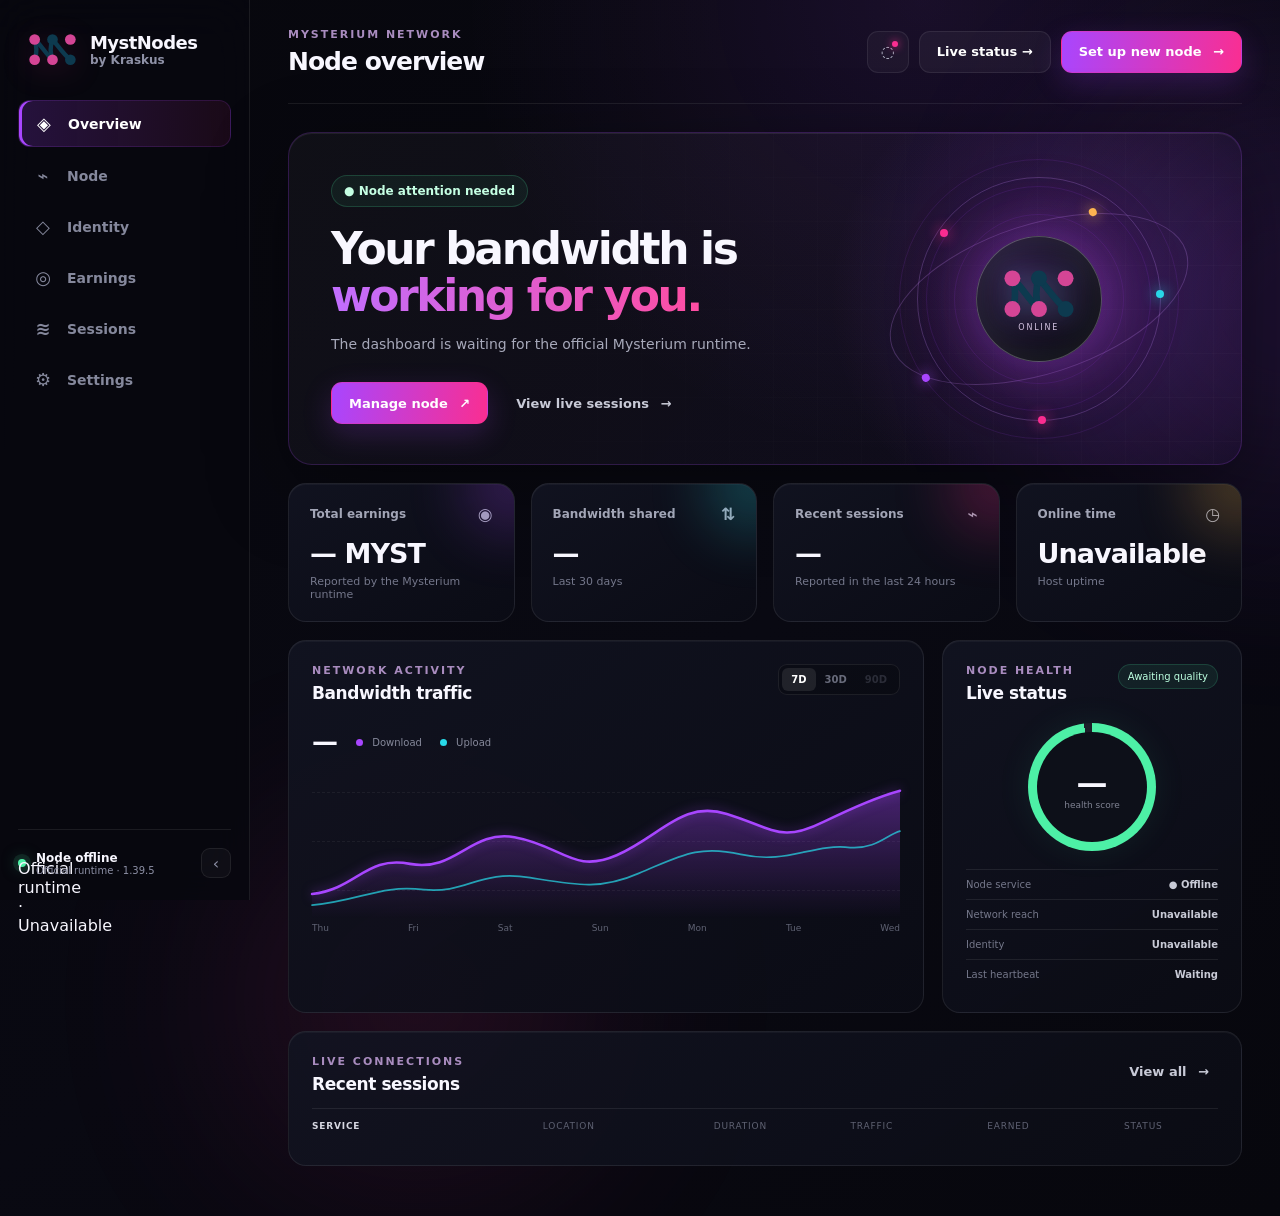
==== mysterium-node/portal/index.html @ 574ee7ec "MystNodes 2.6.6: update index.html" ====
<!doctype html>
<html lang="en">
<head>
  <meta charset="utf-8">
  <meta name="viewport" content="width=device-width, initial-scale=1">
  <meta name="theme-color" content="#090912">
  <title>MystNodes by Kraskus</title>
  <meta name="description" content="A premium Mysterium node control center for 5tratumOS.">
  <link rel="stylesheet" href="styles.css">
</head>
<body>
  <div class="ambient ambient-a"></div>
  <div class="ambient ambient-b"></div>
  <div class="app-shell">
    <aside class="sidebar" aria-label="Application navigation">
      <div class="brand">
        <div class="brand-mark"><img src="mystnodes-mark.svg" alt="MystNodes"></div>
        <div><strong>MystNodes</strong><span>by Kraskus</span></div>
      </div>

      <nav class="nav-list" role="tablist" aria-label="Node sections">
        <button class="nav-item active" role="tab" aria-selected="true" data-tab="overview"><span class="nav-icon">◈</span><span>Overview</span></button>
        <button class="nav-item" role="tab" aria-selected="false" data-tab="node"><span class="nav-icon">⌁</span><span>Node</span></button>
        <button class="nav-item" role="tab" aria-selected="false" data-tab="identity"><span class="nav-icon">◇</span><span>Identity</span></button>
        <button class="nav-item" role="tab" aria-selected="false" data-tab="earnings"><span class="nav-icon">◎</span><span>Earnings</span></button>
        <button class="nav-item" role="tab" aria-selected="false" data-tab="sessions"><span class="nav-icon">≋</span><span>Sessions</span></button>
        <button class="nav-item" role="tab" aria-selected="false" data-tab="settings"><span class="nav-icon">⚙</span><span>Settings</span></button>
      </nav>

      <div class="sidebar-foot">
        <div class="node-mini">
          <span class="pulse-dot"></span>
          <div><strong>Node online</strong><span>Official runtime · 1.39.5</span></div>
        </div>
        <button class="collapse-button" aria-label="Collapse navigation">‹</button>
      </div>
    </aside>

    <main class="main">
      <header class="topbar">
        <div>
          <p class="eyebrow">MYSTERIUM NETWORK</p>
          <h1 id="pageTitle">Node overview</h1>
        </div>
        <div class="top-actions">
          <button class="icon-button" aria-label="Notifications"><span class="notification-dot"></span>◌</button>
          <button class="button ghost" data-action="view-logs">View logs <span>→</span></button>
          <button class="button primary" data-action="new-user">Set up new node <span>→</span></button>
        </div>
      </header>

      <section class="tab-panel active" id="overview" role="tabpanel">
        <article class="hero-card">
          <div class="hero-copy">
            <div class="status-pill"><span class="pulse-dot"></span> Everything looks good</div>
            <h2>Your bandwidth is<br><span>working for you.</span></h2>
            <p>The node is connected, available, and sharing your residential connection through the Mysterium Network.</p>
            <div class="hero-actions">
              <button class="button primary" data-action="existing-user">Manage node <span>↗</span></button>
              <button class="text-button" data-tab-jump="sessions">View live sessions <span>→</span></button>
            </div>
          </div>
          <div class="network-orb" aria-label="Animated visualization of an active network node">
            <div class="orbit orbit-one"><i></i><i></i><i></i></div>
            <div class="orbit orbit-two"><i></i><i></i></div>
            <div class="orb-core"><img src="mystnodes-mark.svg" alt="Mysterium Network"><small>ONLINE</small></div>
            <div class="signal signal-a"></div><div class="signal signal-b"></div><div class="signal signal-c"></div>
          </div>
        </article>

        <div class="metric-grid">
          <article class="metric-card accent-purple">
            <div class="metric-head"><span>Total earnings</span><span class="metric-icon">◉</span></div>
            <strong>24.82 <small>MYST</small></strong>
            <p><span class="positive">+12.4%</span> from last 30 days</p>
          </article>
          <article class="metric-card accent-cyan">
            <div class="metric-head"><span>Bandwidth shared</span><span class="metric-icon">⇅</span></div>
            <strong>186.4 <small>GB</small></strong>
            <p>38.7 GB this month</p>
          </article>
          <article class="metric-card accent-pink">
            <div class="metric-head"><span>Active sessions</span><span class="metric-icon">⌁</span></div>
            <strong>3</strong>
            <p>Across 2 service types</p>
          </article>
          <article class="metric-card accent-gold">
            <div class="metric-head"><span>Uptime</span><span class="metric-icon">◷</span></div>
            <strong>99.8<small>%</small></strong>
            <p>14 days, 7 hours</p>
          </article>
        </div>

        <div class="content-grid">
          <article class="panel traffic-panel">
            <div class="panel-head">
              <div><p class="eyebrow">NETWORK ACTIVITY</p><h3>Bandwidth traffic</h3></div>
              <div class="range-switch" aria-label="Chart range"><button class="active">7D</button><button>30D</button><button>90D</button></div>
            </div>
            <div class="chart-summary"><strong>38.7 GB</strong><span><i></i> Download</span><span><i class="upload"></i> Upload</span></div>
            <div class="chart" aria-label="Seven day bandwidth chart">
              <div class="grid-line g1"></div><div class="grid-line g2"></div><div class="grid-line g3"></div>
              <svg viewBox="0 0 720 180" preserveAspectRatio="none" role="img" aria-label="Bandwidth rose over the last seven days">
                <defs><linearGradient id="fillA" x1="0" y1="0" x2="0" y2="1"><stop offset="0" stop-color="#a846ff" stop-opacity=".38"/><stop offset="1" stop-color="#a846ff" stop-opacity="0"/></linearGradient></defs>
                <path class="area" d="M0,151 C55,145 66,106 120,116 C176,126 194,76 248,85 C307,95 320,128 373,106 C428,83 453,42 508,58 C566,75 574,92 627,67 C670,47 693,38 720,31 L720,180 L0,180 Z"/>
                <path class="line purple" d="M0,151 C55,145 66,106 120,116 C176,126 194,76 248,85 C307,95 320,128 373,106 C428,83 453,42 508,58 C566,75 574,92 627,67 C670,47 693,38 720,31"/>
                <path class="line cyan" d="M0,164 C62,158 83,140 137,146 C190,151 205,122 267,132 C321,140 352,147 400,127 C449,108 472,93 525,105 C582,117 613,92 659,97 C691,99 704,82 720,78"/>
              </svg>
              <div class="chart-labels"><span>Thu</span><span>Fri</span><span>Sat</span><span>Sun</span><span>Mon</span><span>Tue</span><span>Wed</span></div>
            </div>
          </article>

          <article class="panel node-health">
            <div class="panel-head"><div><p class="eyebrow">NODE HEALTH</p><h3>Live status</h3></div><span class="health-score">Excellent</span></div>
            <div class="health-ring"><div><strong>98</strong><span>health score</span></div></div>
            <div class="health-list">
              <div><span>Node service</span><strong><i class="ok"></i> Running</strong></div>
              <div><span>Network reach</span><strong><i class="ok"></i> Public</strong></div>
              <div><span>Identity</span><strong><i class="ok"></i> Secured</strong></div>
              <div><span>Last heartbeat</span><strong>12 sec ago</strong></div>
            </div>
          </article>
        </div>

        <article class="panel sessions-preview">
          <div class="panel-head"><div><p class="eyebrow">LIVE CONNECTIONS</p><h3>Recent sessions</h3></div><button class="text-button" data-tab-jump="sessions">View all <span>→</span></button></div>
          <div class="session-row header"><span>Service</span><span>Location</span><span>Duration</span><span>Traffic</span><span>Earned</span><span>Status</span></div>
          <div class="session-row"><span><i class="service-icon purple-bg">R</i> Residential</span><span>Amsterdam, NL</span><span>42 min</span><span>1.84 GB</span><span>0.18 MYST</span><span class="live"><i></i> Live</span></div>
          <div class="session-row"><span><i class="service-icon cyan-bg">D</i> Data transfer</span><span>Frankfurt, DE</span><span>18 min</span><span>642 MB</span><span>0.07 MYST</span><span class="live"><i></i> Live</span></div>
          <div class="session-row"><span><i class="service-icon pink-bg">R</i> Residential</span><span>London, UK</span><span>11 min</span><span>318 MB</span><span>0.03 MYST</span><span class="live"><i></i> Live</span></div>
        </article>
      </section>

      <section class="tab-panel detail-page" id="node" role="tabpanel">
        <div class="detail-hero"><div><div class="status-pill"><span class="pulse-dot"></span> Node service running</div><h2>Official node console</h2><p>Your local Mysterium controls remain inside 5tratumOS.</p></div><button class="button primary" data-action="existing-user">Launch console <span>↗</span></button></div>
        <div class="detail-grid thirds"><article class="panel"><p class="eyebrow">RUNTIME</p><h3>mysteriumnetwork/myst</h3><div class="big-stat">1.39.5</div><p class="muted-copy">Official pinned container image</p></article><article class="panel"><p class="eyebrow">AVAILABILITY</p><h3>Accepting sessions</h3><div class="big-stat green-text">Online</div><p class="muted-copy">Last heartbeat 12 seconds ago</p></article><article class="panel"><p class="eyebrow">NETWORK</p><h3>Public reachability</h3><div class="big-stat">Ready</div><p class="muted-copy">NAT traversal is functioning</p></article></div>
        <article class="panel info-panel"><div class="panel-head"><div><p class="eyebrow">SERVICE STATUS</p><h3>Node components</h3></div><span class="health-score">All systems normal</span></div><div class="status-table"><div><span><i class="ok"></i>Node daemon</span><strong>Running</strong><small>14d 7h uptime</small></div><div><span><i class="ok"></i>Discovery</span><strong>Connected</strong><small>8 peers</small></div><div><span><i class="ok"></i>Session service</span><strong>Available</strong><small>3 active</small></div><div><span><i class="ok"></i>Payments</span><strong>Synced</strong><small>Current block</small></div></div></article>
      </section>
      <section class="tab-panel detail-page" id="identity" role="tabpanel">
        <div class="detail-hero identity-hero"><div><p class="eyebrow">PERSISTENT NODE IDENTITY</p><h2>Your node, securely recognized.</h2><p>This identity stays intact across updates and container recreation.</p></div><div class="identity-seal">◇<span>VERIFIED</span></div></div>
        <div class="detail-grid two"><article class="panel identity-main"><div class="panel-head"><div><p class="eyebrow">NODE ID</p><h3>Identity address</h3></div><span class="health-score">Secured</span></div><div class="identity-address" data-full-identity="0x71A4C2B8E13F0947D6A19D32F84270A6B93CD17B"><span class="identity-value">0x71A4…CD17B</span><button aria-label="Copy complete node identity">Copy full ID</button></div><div class="identity-meta identity-meta-four"><span>Created<strong>August 8, 2026</strong></span><span>Storage<strong>Persistent volume</strong></span><span>Last verified<strong>12 seconds ago</strong></span><span>Backup state<strong class="green-text">Healthy</strong></span></div></article><article class="panel"><p class="eyebrow">ACCOUNT LINK</p><h3>MystNodes account</h3><div class="account-state"><i class="ok"></i><strong>Account connected</strong><span>Node claim is active</span></div><button class="button ghost wide" data-action="dashboard">Open MystNodes dashboard <span>↗</span></button></article></div>
        <article class="panel callout"><span class="callout-icon">✓</span><div><strong>Identity protection is active</strong><p>Your identity files are stored outside the container so updates will not reset your node.</p></div></article>
      </section>
      <section class="tab-panel detail-page" id="earnings" role="tabpanel">
        <div class="detail-hero earnings-hero"><div><p class="eyebrow">LIFETIME EARNINGS</p><h2>24.82 <small>MYST</small></h2><p>Balances and withdrawals are managed through your linked MystNodes account.</p></div><button class="button ghost" data-action="dashboard">Open payout dashboard <span>↗</span></button></div>
        <div class="detail-grid thirds"><article class="metric-card accent-purple"><div class="metric-head"><span>Available balance</span><span class="metric-icon">◉</span></div><strong>5.64 <small>MYST</small></strong><p>Eligible for withdrawal</p></article><article class="metric-card accent-gold"><div class="metric-head"><span>Pending settlement</span><span class="metric-icon">◷</span></div><strong>1.07 <small>MYST</small></strong><p>Settlement in progress</p></article><article class="metric-card accent-pink"><div class="metric-head"><span>Lifetime paid out</span><span class="metric-icon">◎</span></div><strong>18.11 <small>MYST</small></strong><p>Last payout August 29</p></article></div>
        <article class="panel earnings-chart"><div class="panel-head earnings-head"><div><p class="eyebrow">EARNINGS HISTORY</p><h3 id="earningsRangeTitle">Last 30 days</h3></div><div class="earnings-controls"><div class="range-switch" aria-label="Earnings chart range"><button data-earnings-range="7d">7D</button><button class="active" data-earnings-range="30d">30D</button><button data-earnings-range="90d">90D</button><button data-earnings-range="all">All</button></div><strong id="earningsChange">+12.4%</strong></div></div><div class="bar-chart" id="earningsBars" aria-label="Earnings trend"><i tabindex="0"></i><i tabindex="0"></i><i tabindex="0"></i><i tabindex="0"></i><i tabindex="0"></i><i tabindex="0"></i><i tabindex="0"></i><i tabindex="0"></i><i tabindex="0"></i><i tabindex="0"></i><i tabindex="0"></i><i tabindex="0"></i></div><div class="chart-labels" id="earningsLabels"><span>Aug 6</span><span>Aug 13</span><span>Aug 20</span><span>Aug 27</span><span>Sep 4</span></div><div class="settlement-line"><span><i class="ok"></i> Payments synchronized</span><span>Last settlement: 18 minutes ago</span></div></article>
      </section>
      <section class="tab-panel detail-page" id="sessions" role="tabpanel">
        <div class="detail-hero"><div><div class="status-pill"><span class="pulse-dot"></span> 3 sessions active</div><h2>Live network sessions</h2><p>Monitor traffic moving through your node in real time.</p></div><div class="session-total-grid"><div class="session-total"><span>Transferred in active sessions</span><strong>2.8 GB</strong></div><div class="session-total"><span>Current throughput</span><strong>34.8 <small>Mbps</small></strong></div></div></div>
        <article class="panel session-detail"><div class="panel-head"><div><p class="eyebrow">CURRENT CONNECTIONS</p><h3>Active now</h3></div><select class="filter-button" id="sessionFilter" aria-label="Filter sessions by service"><option value="all">All services</option><option value="residential">Residential</option><option value="data">Data transfer</option><option value="public">Public VPN</option></select></div><div class="session-row header"><span>Service</span><span>Region</span><span>Duration</span><span>Traffic</span><span>Earned</span><span>Status</span></div><div class="session-record" data-service="residential"><div class="session-row expandable" role="button" tabindex="0" aria-expanded="false"><span><i class="service-icon purple-bg">R</i> Residential</span><span>Amsterdam, NL</span><span>42 min</span><span>1.84 GB</span><span>0.18 MYST</span><span class="live"><i></i> Live ›</span></div><div class="session-expanded"><span>Session ID<strong>7F29…A41C</strong></span><span>Started<strong>11:27 AM</strong></span><span>Download<strong>28.4 Mbps</strong></span><span>Upload<strong>6.4 Mbps</strong></span></div></div><div class="session-record" data-service="data"><div class="session-row expandable" role="button" tabindex="0" aria-expanded="false"><span><i class="service-icon cyan-bg">D</i> Data transfer</span><span>Frankfurt, DE</span><span>18 min</span><span>642 MB</span><span>0.07 MYST</span><span class="live"><i></i> Live ›</span></div><div class="session-expanded"><span>Session ID<strong>C814…09DB</strong></span><span>Started<strong>11:51 AM</strong></span><span>Download<strong>4.7 Mbps</strong></span><span>Upload<strong>1.1 Mbps</strong></span></div></div><div class="session-record" data-service="residential"><div class="session-row expandable" role="button" tabindex="0" aria-expanded="false"><span><i class="service-icon pink-bg">R</i> Residential</span><span>London, UK</span><span>11 min</span><span>318 MB</span><span>0.03 MYST</span><span class="live"><i></i> Live ›</span></div><div class="session-expanded"><span>Session ID<strong>2B66…E7F0</strong></span><span>Started<strong>11:58 AM</strong></span><span>Download<strong>3.4 Mbps</strong></span><span>Upload<strong>0.8 Mbps</strong></span></div></div><div class="session-empty" id="sessionEmpty"><strong>No active sessions</strong><span>No sessions match this service filter.</span></div></article>
        <div class="detail-grid two"><article class="panel"><p class="eyebrow">TOTAL BANDWIDTH</p><h3>All-time traffic</h3><div class="big-stat">186.4 <small>GB</small></div><p class="muted-copy">38.7 GB shared this month</p></article><article class="panel"><p class="eyebrow">SESSION QUALITY</p><h3>Successful connections</h3><div class="big-stat">99.2<small>%</small></div><p class="muted-copy">Across 318 completed sessions</p></article></div>
      </section>
      <section class="tab-panel detail-page" id="settings" role="tabpanel">
        <div class="detail-hero"><div><p class="eyebrow">APP SETTINGS</p><h2>Node preferences</h2><p>Manage the integration without changing the official Mysterium runtime.</p></div><span class="version-badge">Kraskus App 2.6.6</span></div>
        <div class="settings-layout"><article class="panel"><div class="panel-head"><div><p class="eyebrow">RUNTIME</p><h3>Node behavior</h3></div><span class="managed-badge">Store managed</span></div><div class="settings-list"><div class="setting-row"><span>Start with 5tratumOS<small>Resume service after a host restart</small></span><button class="toggle active" aria-label="Start with host enabled" aria-pressed="true"><i></i></button></div><div class="setting-row read-only"><span>Runtime updates<small>Installed only through the 5tratumOS Store</small></span><strong>Version pinned</strong></div></div></article><article class="panel"><p class="eyebrow">SOFTWARE</p><h3>Version information</h3><div class="version-list"><div><span>App version</span><strong>2.6.6</strong></div><div><span>Node runtime</span><strong>1.39.5</strong></div><div><span>Packaged by</span><strong>Kraskus</strong></div><div><span>Powered by</span><strong>Mysterium Network</strong></div></div></article></div>
        <article class="panel service-settings"><div class="panel-head"><div><p class="eyebrow">TRAFFIC SERVICES</p><h3>Accepted network traffic</h3></div><span class="health-score">4 enabled</span></div><p class="section-copy">Choose which supported service types this node accepts. Availability remains controlled by the official Mysterium runtime.</p><div class="service-toggle-grid"><div class="setting-row"><span>B2B data scraping<small>Traffic from approved business clients</small></span><button class="toggle active" aria-label="B2B data scraping enabled" aria-pressed="true"><i></i></button></div><div class="setting-row"><span>B2B VPN and data transfer<small>Business VPN and transfer traffic</small></span><button class="toggle active" aria-label="B2B VPN and data transfer enabled" aria-pressed="true"><i></i></button></div><div class="setting-row"><span>Mysterium VPN<small>Traffic from Mysterium VPN users</small></span><button class="toggle active" aria-label="Mysterium VPN enabled" aria-pressed="true"><i></i></button></div><div class="setting-row"><span>Public traffic<small>Traffic from supported third-party clients</small></span><button class="toggle active" aria-label="Public traffic enabled" aria-pressed="true"><i></i></button></div></div></article>
        <article class="panel account-setting"><div><p class="eyebrow">CONNECTED ACCOUNT</p><h3>Node claim is active</h3><p>This node is linked to your MystNodes account. New-user referral setup is hidden after a successful claim.</p></div><button class="button ghost" data-action="dashboard">Open dashboard <span>↗</span></button></article>
      </section>
    </main>
  </div>

  <div class="modal-backdrop" id="newUserModal" aria-hidden="true">
    <div class="modal" role="dialog" aria-modal="true" aria-labelledby="setupTitle">
      <button class="modal-close" aria-label="Close setup">×</button>
      <div class="modal-mark"><img src="mystnodes-mark.svg" alt="Mysterium Network"></div>
      <p class="eyebrow">NEW NODE SETUP</p>
      <h2 id="setupTitle">Start earning with MystNodes</h2>
      <p>Create your MystNodes account, then return here to finish connecting this node.</p>
      <div class="steps"><span><i>1</i>Create account</span><span><i>2</i>Claim node</span><span><i>3</i>Start sharing</span></div>
      <a class="button primary wide" id="referralContinue" data-referral-hook="preserve-existing-referral-url" href="https://my.mystnodes.com/registration?referral_code=CJSoelVnKkllilXIgv7JqeroUv1jhnZ4KWE4G6E4" target="_blank" rel="noopener noreferrer">Create MystNodes account <span>↗</span></a>
      <button class="text-button modal-existing" data-action="existing-user">I already have an account</button>
      <small class="referral-note">This button uses the Kraskus referral link. Referral attribution and rewards are managed by MystNodes.</small>
    </div>
  </div>

  <div class="modal-backdrop" id="logsModal" aria-hidden="true">
    <div class="modal logs-modal" role="dialog" aria-modal="true" aria-labelledby="logsTitle">
      <button class="modal-close" data-close-logs aria-label="Close logs">×</button>
      <div class="panel-head"><div><p class="eyebrow">RUNTIME LOGS</p><h2 id="logsTitle">Node activity</h2></div><span class="health-score">Live</span></div>
      <div class="log-stream" aria-label="Recent node log messages"><p><time>12:09:27</time><span class="green-text">INFO</span> Session service ready</p><p><time>12:09:18</time><span>INFO</span> Payment channel synchronized</p><p><time>12:08:54</time><span>INFO</span> Discovery connected · 8 peers</p><p><time>12:08:41</time><span>INFO</span> Identity loaded from persistent storage</p></div>
      <button class="button ghost wide" data-close-logs>Close logs</button>
    </div>
  </div>

  <div class="toast" role="status" aria-live="polite"></div>
  <script src="app.js?v=2.6.6"></script>
  <script src="live.js?v=2.6.6"></script>
</body>
</html>
---- mysterium-node/portal/styles.css ----
:root{--bg:#07070d;--panel:#0d0e18;--panel2:#111321;--line:rgba(255,255,255,.08);--text:#f8f7ff;--muted:#8e91a6;--purple:#a846ff;--pink:#fa2e91;--cyan:#28d9e8;--gold:#ffbb4d;--green:#4df0a6;--shadow:0 24px 80px rgba(0,0,0,.38)}
*{box-sizing:border-box}
html{background:var(--bg);color:var(--text);font-family:Inter,"Segoe UI",system-ui,sans-serif}
body{margin:0;min-height:100vh;background:radial-gradient(circle at 72% 0%,rgba(168,70,255,.11),transparent 30%),linear-gradient(145deg,#07070d 0%,#090912 55%,#07070d 100%);overflow-x:hidden}
button{font:inherit}.ambient{position:fixed;border-radius:50%;filter:blur(120px);pointer-events:none;opacity:.15}.ambient-a{width:420px;height:420px;background:var(--purple);right:-220px;top:10%}.ambient-b{width:320px;height:320px;background:var(--pink);left:20%;bottom:-260px}
.app-shell{display:grid;grid-template-columns:250px minmax(0,1fr);min-height:100vh;position:relative;z-index:1}.sidebar{position:sticky;top:0;height:100vh;padding:28px 18px 22px;border-right:1px solid var(--line);background:rgba(8,8,15,.84);backdrop-filter:blur(24px);display:flex;flex-direction:column}.brand{display:flex;align-items:center;gap:13px;padding:0 10px 29px}.brand>div:last-child{display:flex;flex-direction:column}.brand strong{font-size:18px;letter-spacing:-.03em}.brand span{color:var(--muted);font-size:12px;font-weight:600}.brand-mark{width:43px;height:43px;border-radius:13px;background:linear-gradient(145deg,rgba(168,70,255,.22),rgba(250,46,145,.13));border:1px solid rgba(255,255,255,.1);position:relative;box-shadow:inset 0 1px rgba(255,255,255,.08),0 10px 30px rgba(168,70,255,.15)}.mark-node{position:absolute;width:8px;height:8px;border-radius:50%;background:linear-gradient(135deg,var(--cyan),var(--purple));box-shadow:0 0 12px currentColor}.n1{left:9px;top:17px}.n2{left:24px;top:9px}.n3{left:27px;top:27px}.n4{left:12px;top:31px;background:linear-gradient(135deg,var(--pink),var(--purple))}.mark-line{height:1px;background:rgba(255,255,255,.35);position:absolute;transform-origin:left}.l1{width:17px;left:13px;top:19px;transform:rotate(-29deg)}.l2{width:17px;left:14px;top:22px;transform:rotate(38deg)}.l3{width:18px;left:13px;top:33px;transform:rotate(-8deg)}
.nav-list{display:flex;flex-direction:column;gap:6px}.nav-item{border:0;background:none;color:#85889c;display:flex;align-items:center;gap:13px;padding:12px 14px;border-radius:12px;cursor:pointer;font-weight:600;font-size:14px;text-align:left;transition:.22s ease}.nav-item:hover{color:white;background:rgba(255,255,255,.04)}.nav-item.active{color:white;background:linear-gradient(90deg,rgba(168,70,255,.2),rgba(250,46,145,.08));box-shadow:inset 3px 0 var(--purple);border:1px solid rgba(168,70,255,.16)}.nav-icon{width:22px;font-size:18px;text-align:center;color:inherit}.sidebar-foot{margin-top:auto;border-top:1px solid var(--line);padding-top:18px;display:flex;gap:10px;align-items:center}.node-mini{display:flex;align-items:center;gap:10px;min-width:0;flex:1}.node-mini>div{display:flex;flex-direction:column;min-width:0}.node-mini strong{font-size:12px}.node-mini span:last-child{font-size:10px;color:var(--muted);white-space:nowrap;overflow:hidden;text-overflow:ellipsis}.pulse-dot{width:8px;height:8px;background:var(--green);border-radius:50%;display:inline-block;box-shadow:0 0 0 5px rgba(77,240,166,.1),0 0 16px rgba(77,240,166,.5);animation:pulse 2s infinite}.collapse-button{width:30px;height:30px;border:1px solid var(--line);border-radius:9px;color:var(--muted);background:rgba(255,255,255,.03);cursor:pointer}
.main{padding:0 38px 50px;max-width:1680px;width:100%;margin:0 auto}.topbar{height:104px;display:flex;align-items:center;justify-content:space-between;border-bottom:1px solid var(--line);margin-bottom:28px}.eyebrow{font-size:11px;letter-spacing:.18em;font-weight:800;color:#a98cbf;margin:0 0 6px}.topbar h1{font-size:25px;letter-spacing:-.04em;margin:0}.top-actions{display:flex;align-items:center;gap:10px}.button{border-radius:11px;border:1px solid var(--line);height:42px;padding:0 17px;color:white;font-weight:700;font-size:13px;cursor:pointer;transition:.22s ease}.button:hover{transform:translateY(-1px);filter:brightness(1.08)}.button.primary{border-color:rgba(250,46,145,.36);background:linear-gradient(100deg,var(--purple),var(--pink));box-shadow:0 10px 30px rgba(168,70,255,.2)}.button.ghost{background:rgba(255,255,255,.045)}.button span,.text-button span{margin-left:7px}.icon-button{width:42px;height:42px;border-radius:11px;border:1px solid var(--line);color:#b8bacb;background:rgba(255,255,255,.035);cursor:pointer;position:relative}.notification-dot{position:absolute;width:6px;height:6px;border-radius:50%;background:var(--pink);right:10px;top:9px;box-shadow:0 0 9px var(--pink)}
.tab-panel{display:none}.tab-panel.active{display:block;animation:fadeIn .35s ease}.hero-card{min-height:320px;border:1px solid rgba(168,70,255,.2);border-radius:24px;background:radial-gradient(circle at 82% 50%,rgba(168,70,255,.2),transparent 30%),linear-gradient(125deg,rgba(255,255,255,.035),rgba(168,70,255,.04));box-shadow:inset 0 1px rgba(255,255,255,.07),var(--shadow);display:grid;grid-template-columns:1.15fr .85fr;overflow:hidden;position:relative}.hero-card:before{content:"";position:absolute;inset:0;background-image:linear-gradient(rgba(255,255,255,.018) 1px,transparent 1px),linear-gradient(90deg,rgba(255,255,255,.018) 1px,transparent 1px);background-size:44px 44px;mask-image:linear-gradient(90deg,transparent,black)}.hero-copy{padding:42px 0 40px 42px;position:relative;z-index:2}.status-pill{display:inline-flex;align-items:center;gap:10px;border:1px solid rgba(77,240,166,.18);background:rgba(77,240,166,.06);padding:8px 12px;border-radius:999px;font-size:12px;font-weight:700;color:#c5ffe3}.hero-copy h2{font-size:44px;line-height:1.06;letter-spacing:-.055em;margin:19px 0 14px;max-width:650px}.hero-copy h2 span{background:linear-gradient(90deg,#c16eff,#ff4da2);-webkit-background-clip:text;background-clip:text;color:transparent}.hero-copy>p{max-width:580px;color:#a7a9ba;line-height:1.65;font-size:14px;margin:0}.hero-actions{display:flex;align-items:center;gap:19px;margin-top:26px}.text-button{border:0;background:none;color:#c8cad7;cursor:pointer;font-size:13px;font-weight:700;padding:9px}.text-button:hover{color:white}.network-orb{position:relative;min-height:320px;display:grid;place-items:center}.orb-core{width:126px;height:126px;border-radius:50%;display:flex;align-items:center;justify-content:center;flex-direction:column;background:radial-gradient(circle at 35% 30%,#d071ff,#7d22cf 45%,#281047 76%);border:1px solid rgba(255,255,255,.35);box-shadow:inset 0 0 35px rgba(255,255,255,.16),0 0 55px rgba(168,70,255,.46),0 0 100px rgba(250,46,145,.15);z-index:2}.orb-core span{font-size:45px;font-weight:800;line-height:1}.orb-core small{font-size:8px;letter-spacing:.22em;margin-top:8px;color:#f4dcff}.orbit{position:absolute;border:1px solid rgba(204,143,255,.24);border-radius:50%;animation:rotate 18s linear infinite}.orbit-one{width:244px;height:244px}.orbit-two{width:310px;height:150px;transform:rotate(-18deg);animation-duration:24s;animation-direction:reverse}.orbit i{position:absolute;width:8px;height:8px;border-radius:50%;background:var(--pink);box-shadow:0 0 14px var(--pink)}.orbit-one i:nth-child(1){left:22px;top:51px}.orbit-one i:nth-child(2){right:-4px;top:112px;background:var(--cyan);box-shadow:0 0 14px var(--cyan)}.orbit-one i:nth-child(3){left:120px;bottom:-4px}.orbit-two i:first-child{top:4px;right:72px;background:var(--gold);box-shadow:0 0 14px var(--gold)}.orbit-two i:last-child{left:18px;bottom:30px;background:var(--purple);box-shadow:0 0 14px var(--purple)}.signal{position:absolute;border-radius:50%;border:1px solid rgba(168,70,255,.12);animation:signal 3s ease-out infinite}.signal-a{width:170px;height:170px}.signal-b{width:225px;height:225px;animation-delay:1s}.signal-c{width:280px;height:280px;animation-delay:2s}
.metric-grid{display:grid;grid-template-columns:repeat(4,1fr);gap:16px;margin:18px 0}.metric-card,.panel{border:1px solid var(--line);background:linear-gradient(145deg,rgba(18,20,33,.92),rgba(11,12,21,.94));border-radius:18px;box-shadow:inset 0 1px rgba(255,255,255,.04)}.metric-card{padding:20px 21px;position:relative;overflow:hidden}.metric-card:before{content:"";position:absolute;width:95px;height:95px;border-radius:50%;right:-45px;top:-45px;filter:blur(30px);opacity:.25}.accent-purple:before{background:var(--purple)}.accent-cyan:before{background:var(--cyan)}.accent-pink:before{background:var(--pink)}.accent-gold:before{background:var(--gold)}.metric-head{display:flex;justify-content:space-between;align-items:center;color:#a2a5b6;font-size:12px;font-weight:600}.metric-icon{font-size:17px}.metric-card>strong{font-size:27px;display:block;margin-top:14px;letter-spacing:-.035em}.metric-card strong small{font-size:12px;color:#aaaabd;margin-left:4px}.metric-card p{font-size:11px;color:#74778b;margin:6px 0 0}.positive{color:var(--green)}
.content-grid{display:grid;grid-template-columns:minmax(0,1.75fr) minmax(300px,.75fr);gap:18px}.panel{padding:23px}.panel-head{display:flex;align-items:flex-start;justify-content:space-between}.panel h3{font-size:17px;margin:0;letter-spacing:-.025em}.range-switch{padding:3px;border:1px solid var(--line);border-radius:9px;background:rgba(0,0,0,.2)}.range-switch button{border:0;background:none;color:#686b7b;font-size:10px;font-weight:800;padding:6px 9px;border-radius:6px;cursor:pointer}.range-switch button.active{color:white;background:rgba(255,255,255,.09)}.chart-summary{display:flex;align-items:center;gap:18px;margin-top:24px}.chart-summary strong{font-size:26px}.chart-summary span{font-size:10px;color:#86899b}.chart-summary i{display:inline-block;width:7px;height:7px;background:var(--purple);border-radius:50%;margin-right:6px}.chart-summary i.upload{background:var(--cyan)}.chart{height:185px;position:relative;margin-top:7px}.chart svg{width:100%;height:155px;overflow:visible;position:relative;z-index:2}.chart .area{fill:url(#fillA)}.line{fill:none;stroke-width:3;stroke-linecap:round}.line.purple{stroke:var(--purple);filter:drop-shadow(0 0 6px rgba(168,70,255,.5))}.line.cyan{stroke:var(--cyan);stroke-width:2;opacity:.72}.grid-line{position:absolute;left:0;right:0;border-top:1px dashed rgba(255,255,255,.055)}.g1{top:28px}.g2{top:77px}.g3{top:126px}.chart-labels{display:flex;justify-content:space-between;color:#5f6273;font-size:9px}.health-score{font-size:10px;color:#bcffe0;background:rgba(77,240,166,.08);border:1px solid rgba(77,240,166,.16);padding:6px 9px;border-radius:999px}.health-ring{width:128px;height:128px;border-radius:50%;margin:20px auto 18px;background:conic-gradient(var(--green) 0 98%,rgba(255,255,255,.06) 98%);display:grid;place-items:center;box-shadow:0 0 35px rgba(77,240,166,.08)}.health-ring:before{content:"";position:absolute;width:110px;height:110px;border-radius:50%;background:#0d1019}.health-ring div{position:relative;display:flex;flex-direction:column;align-items:center}.health-ring strong{font-size:31px}.health-ring span{font-size:9px;color:#7f8292}.health-list{display:flex;flex-direction:column}.health-list>div{border-top:1px solid var(--line);display:flex;justify-content:space-between;padding:9px 0;font-size:10px;color:#74778a}.health-list strong{color:#c8cad6}.ok{display:inline-block;width:6px;height:6px;border-radius:50%;background:var(--green);margin-right:5px}
.sessions-preview{margin-top:18px}.session-row{display:grid;grid-template-columns:1.35fr 1fr .8fr .8fr .8fr .55fr;align-items:center;min-height:50px;border-top:1px solid var(--line);font-size:11px;color:#9a9dae}.session-row.header{margin-top:14px;min-height:34px;color:#5f6273;font-size:9px;text-transform:uppercase;letter-spacing:.09em}.session-row>span:first-child{color:#d7d8e2;font-weight:600}.service-icon{display:inline-grid;place-items:center;width:25px;height:25px;border-radius:8px;margin-right:8px;font-style:normal;font-size:10px}.purple-bg{background:rgba(168,70,255,.15);color:#c989ff}.cyan-bg{background:rgba(40,217,232,.13);color:#60edf8}.pink-bg{background:rgba(250,46,145,.13);color:#ff70b5}.live{color:var(--green)}.live i{display:inline-block;width:5px;height:5px;background:var(--green);border-radius:50%;margin-right:5px;box-shadow:0 0 7px var(--green)}
.placeholder-panel{min-height:600px;border:1px solid var(--line);border-radius:24px;background:linear-gradient(145deg,rgba(18,20,33,.78),rgba(11,12,21,.8));display:none;place-items:center;align-content:center;text-align:center;padding:40px}.placeholder-panel.active{display:grid}.placeholder-panel .placeholder-icon{width:90px;height:90px;display:grid;place-items:center;border-radius:24px;background:linear-gradient(145deg,rgba(168,70,255,.2),rgba(250,46,145,.09));border:1px solid rgba(168,70,255,.25);font-size:38px;color:#cf8cff;margin-bottom:22px;box-shadow:0 18px 60px rgba(168,70,255,.15)}.placeholder-panel h2{font-size:34px;letter-spacing:-.05em;margin:6px 0 11px}.placeholder-panel>p:not(.eyebrow){max-width:520px;color:var(--muted);line-height:1.65;margin:0 0 23px}.identity-chip{padding:13px 15px;border:1px solid var(--line);border-radius:11px;background:rgba(0,0,0,.25);color:#c8cad6;font-family:monospace}.identity-chip button{margin-left:18px;border:0;background:none;color:#cc8aff;cursor:pointer}.setting-row{width:min(520px,100%);display:flex;justify-content:space-between;align-items:center;text-align:left;padding:18px;border:1px solid var(--line);border-radius:15px}.setting-row span{display:flex;flex-direction:column;font-weight:700;font-size:14px}.setting-row small{font-weight:400;color:var(--muted);font-size:11px;margin-top:4px}.toggle{width:45px;height:25px;border-radius:999px;border:0;background:#303242;padding:3px;cursor:pointer}.toggle i{display:block;width:19px;height:19px;border-radius:50%;background:white;transition:.2s}.toggle.active{background:linear-gradient(90deg,var(--purple),var(--pink))}.toggle.active i{transform:translateX(20px)}
.modal-backdrop{position:fixed;inset:0;background:rgba(3,3,8,.74);backdrop-filter:blur(14px);z-index:20;display:grid;place-items:center;padding:20px;opacity:0;pointer-events:none;transition:.25s}.modal-backdrop.open{opacity:1;pointer-events:auto}.modal{width:min(510px,100%);border:1px solid rgba(168,70,255,.28);border-radius:25px;padding:34px;text-align:center;background:radial-gradient(circle at 50% 0,rgba(168,70,255,.18),transparent 35%),#10111c;box-shadow:0 40px 100px rgba(0,0,0,.6),inset 0 1px rgba(255,255,255,.08);transform:translateY(16px) scale(.98);transition:.25s;position:relative}.open .modal{transform:none}.modal-close{position:absolute;top:15px;right:15px;width:34px;height:34px;border-radius:10px;border:1px solid var(--line);background:rgba(255,255,255,.04);color:#aaa;cursor:pointer;font-size:21px}.modal-mark{width:62px;height:62px;border-radius:19px;background:linear-gradient(135deg,var(--purple),var(--pink));display:grid;place-items:center;margin:0 auto 20px;font-size:28px;font-weight:800;box-shadow:0 14px 40px rgba(168,70,255,.3)}.modal h2{font-size:29px;letter-spacing:-.045em;margin:8px 0 10px}.modal>p:not(.eyebrow){font-size:13px;line-height:1.65;color:var(--muted);max-width:390px;margin:0 auto}.steps{display:flex;justify-content:center;gap:15px;margin:25px 0;color:#9ea0b0;font-size:10px}.steps span{display:flex;align-items:center;gap:6px}.steps i{font-style:normal;width:20px;height:20px;display:grid;place-items:center;border-radius:50%;background:rgba(168,70,255,.14);color:#ca88ff;border:1px solid rgba(168,70,255,.2)}.wide{width:100%;height:48px}.modal-existing{display:block;margin:11px auto 4px}.referral-note{display:block;border-top:1px solid var(--line);padding-top:16px;margin-top:16px;color:#6d6f81;line-height:1.45;font-size:9px}.toast{position:fixed;left:50%;bottom:26px;transform:translate(-50%,30px);z-index:30;background:#171925;border:1px solid var(--line);border-radius:12px;padding:12px 16px;color:#e4e5ed;font-size:12px;box-shadow:var(--shadow);opacity:0;pointer-events:none;transition:.25s}.toast.show{opacity:1;transform:translate(-50%,0)}
@keyframes rotate{to{transform:rotate(360deg)}}@keyframes pulse{50%{box-shadow:0 0 0 8px rgba(77,240,166,0),0 0 18px rgba(77,240,166,.65)}}@keyframes signal{0%{transform:scale(.65);opacity:.35}100%{transform:scale(1.25);opacity:0}}@keyframes fadeIn{from{opacity:0;transform:translateY(5px)}to{opacity:1;transform:none}}
@media(max-width:1100px){.app-shell{grid-template-columns:86px minmax(0,1fr)}.brand>div:last-child,.nav-item span:last-child,.node-mini>div,.collapse-button{display:none}.brand{justify-content:center;padding-inline:0}.nav-item{justify-content:center}.sidebar{padding-inline:13px}.hero-card{grid-template-columns:1fr}.network-orb{position:absolute;right:-40px;top:0;width:46%;height:100%;opacity:.65}.hero-copy{padding-right:30%}.metric-grid{grid-template-columns:repeat(2,1fr)}}
@media(max-width:760px){.app-shell{display:block}.sidebar{position:fixed;z-index:10;bottom:0;top:auto;height:68px;width:100%;border-right:0;border-top:1px solid var(--line);padding:8px 10px}.brand,.sidebar-foot{display:none}.nav-list{flex-direction:row;justify-content:space-around;gap:1px}.nav-item{flex-direction:column;gap:1px;padding:6px 7px;font-size:9px;min-width:49px}.nav-item.active{box-shadow:inset 0 -2px var(--purple)}.nav-icon{font-size:16px}.main{padding:0 15px 92px}.topbar{height:auto;padding:20px 0;align-items:flex-start}.topbar h1{font-size:20px}.top-actions .icon-button,.top-actions .ghost{display:none}.top-actions .primary{height:38px;padding:0 12px;font-size:11px}.hero-card{min-height:450px;display:block}.hero-copy{padding:28px 24px;position:relative;z-index:3}.hero-copy h2{font-size:35px}.hero-copy>p{font-size:13px}.network-orb{position:absolute;right:-45px;bottom:-90px;top:auto;width:300px;height:300px;min-height:0;opacity:.55}.metric-grid{grid-template-columns:1fr 1fr;gap:10px}.metric-card{padding:17px 15px}.metric-card>strong{font-size:22px}.content-grid{grid-template-columns:1fr}.sessions-preview{overflow:hidden}.session-row{grid-template-columns:1.6fr .8fr .7fr}.session-row span:nth-child(2),.session-row span:nth-child(3),.session-row span:nth-child(4){display:none}.session-row.header span:nth-child(5),.session-row.header span:nth-child(6){display:block}.panel{padding:19px}.chart-summary{flex-wrap:wrap}.placeholder-panel{min-height:500px}.steps{gap:5px;flex-direction:column;align-items:flex-start;padding-left:26%}}
@media(max-width:430px){.metric-grid{grid-template-columns:1fr}.hero-actions{align-items:flex-start;flex-direction:column;gap:5px}.topbar .eyebrow{display:none}.top-actions .primary span{display:none}.session-row{grid-template-columns:1.4fr .9fr .6fr}.modal{padding:28px 21px}}
.detail-page{display:none}.detail-page.active{display:block;animation:fadeIn .35s ease}.detail-hero{min-height:180px;border:1px solid rgba(168,70,255,.18);border-radius:22px;background:radial-gradient(circle at 80% 50%,rgba(168,70,255,.17),transparent 28%),linear-gradient(125deg,rgba(255,255,255,.035),rgba(168,70,255,.035));padding:32px 34px;display:flex;align-items:center;justify-content:space-between;margin-bottom:18px;overflow:hidden}.detail-hero h2{font-size:35px;letter-spacing:-.05em;margin:10px 0 8px}.detail-hero p{color:var(--muted);font-size:13px;margin:0;line-height:1.6}.detail-hero h2 small{font-size:14px;color:#aaaabd}.detail-grid{display:grid;gap:18px;margin-bottom:18px}.detail-grid.thirds{grid-template-columns:repeat(3,1fr)}.detail-grid.two{grid-template-columns:1.5fr 1fr}.big-stat{font-size:30px;font-weight:800;letter-spacing:-.04em;margin-top:22px}.big-stat small{font-size:12px;color:var(--muted)}.green-text{color:var(--green)!important}.muted-copy{color:var(--muted);font-size:11px;margin:5px 0 0}.info-panel{margin-top:2px}.status-table{display:grid;grid-template-columns:repeat(4,1fr);margin-top:24px;border:1px solid var(--line);border-radius:14px;overflow:hidden}.status-table>div{padding:18px;border-right:1px solid var(--line);display:flex;flex-direction:column;gap:7px}.status-table>div:last-child{border:0}.status-table span{font-size:11px;color:#9da0b1}.status-table strong{font-size:14px}.status-table small{font-size:9px;color:#636678}.identity-hero{background:radial-gradient(circle at 82% 50%,rgba(40,217,232,.14),transparent 28%),linear-gradient(125deg,rgba(255,255,255,.035),rgba(168,70,255,.035))}.identity-seal{width:108px;height:108px;border-radius:50%;display:flex;flex-direction:column;align-items:center;justify-content:center;font-size:44px;color:#72eff7;border:1px solid rgba(40,217,232,.28);background:rgba(40,217,232,.06);box-shadow:0 0 55px rgba(40,217,232,.12)}.identity-seal span{font-size:8px;letter-spacing:.18em;font-weight:800;margin-top:4px}.identity-address{margin-top:23px;border:1px solid var(--line);border-radius:12px;background:rgba(0,0,0,.2);padding:14px 15px;font-family:monospace;color:#d1d2dd;display:flex;justify-content:space-between;gap:10px;word-break:break-all}.identity-address button{border:0;background:none;color:#cb83ff;font:inherit;cursor:pointer}.identity-value{font-size:12px;letter-spacing:.035em}.identity-meta{display:grid;grid-template-columns:repeat(3,1fr);gap:10px;margin-top:18px}.identity-meta-four{grid-template-columns:repeat(4,1fr)}.identity-meta span{font-size:9px;color:#747789;display:flex;flex-direction:column}.identity-meta strong{font-size:11px;color:#cfd0da;margin-top:5px}.account-state{display:flex;align-items:center;flex-direction:column;text-align:center;min-height:130px;justify-content:center}.account-state i{width:10px;height:10px;margin-bottom:12px}.account-state strong{font-size:15px}.account-state span{font-size:10px;color:var(--muted);margin-top:5px}.callout{display:flex;align-items:center;gap:16px}.callout-icon{width:42px;height:42px;border-radius:12px;display:grid;place-items:center;background:rgba(77,240,166,.09);border:1px solid rgba(77,240,166,.16);color:var(--green)}.callout p{font-size:11px;color:var(--muted);margin:4px 0 0}.earnings-hero{background:radial-gradient(circle at 82% 50%,rgba(250,46,145,.14),transparent 28%),linear-gradient(125deg,rgba(255,255,255,.035),rgba(168,70,255,.035))}.earnings-hero h2{font-size:48px}.earnings-chart{margin-top:0}.earnings-controls{display:flex;align-items:center;gap:14px}.earnings-controls>strong{color:var(--green);font-size:13px}.bar-chart{height:250px;display:flex;align-items:flex-end;gap:12px;margin:30px 0 10px;border-bottom:1px solid var(--line);padding:0 5px}.bar-chart i{flex:1;min-width:8px;border-radius:6px 6px 1px 1px;background:linear-gradient(180deg,var(--pink),var(--purple));opacity:.74;box-shadow:0 0 20px rgba(168,70,255,.13);transition:.2s;position:relative}.bar-chart i:hover,.bar-chart i:focus{opacity:1;transform:scaleY(1.02);transform-origin:bottom;outline:none}.bar-chart i:hover:after,.bar-chart i:focus:after{content:attr(data-value);position:absolute;left:50%;bottom:calc(100% + 9px);transform:translateX(-50%);white-space:nowrap;background:#202131;border:1px solid var(--line);border-radius:8px;padding:6px 8px;color:#fff;font:normal 10px Inter,"Segoe UI",sans-serif;box-shadow:0 8px 24px rgba(0,0,0,.35);z-index:5}.settlement-line{display:flex;justify-content:space-between;gap:20px;border-top:1px solid var(--line);padding-top:14px;margin-top:16px;color:#777a8d;font-size:10px}.settlement-line span:first-child{color:#bfe9d6}.session-total-grid{display:flex;gap:34px;align-items:center}.session-total{display:flex;flex-direction:column;text-align:right}.session-total span{font-size:10px;color:var(--muted);max-width:150px}.session-total strong{font-size:29px;margin-top:3px}.session-total small{font-size:10px;color:var(--muted)}.filter-button{border:1px solid var(--line);background:#141521;color:#a8aaba;border-radius:9px;padding:7px 10px;font-size:10px;cursor:pointer}.session-detail{margin-bottom:18px}.session-row.expandable{cursor:pointer;transition:background .18s}.session-row.expandable:hover,.session-row.expandable:focus{background:rgba(255,255,255,.025);outline:none}.session-expanded{display:none;grid-template-columns:repeat(4,1fr);gap:14px;padding:15px 18px 17px;background:rgba(168,70,255,.035);border-top:1px solid rgba(168,70,255,.1)}.session-record.open .session-expanded{display:grid}.session-expanded span{display:flex;flex-direction:column;color:#66697c;font-size:9px}.session-expanded strong{color:#cfd0dc;font-size:11px;margin-top:5px}.session-empty{display:none;min-height:150px;align-items:center;justify-content:center;flex-direction:column;color:#d7d8e2}.session-empty span{font-size:11px;color:var(--muted);margin-top:6px}.settings-layout{display:grid;grid-template-columns:1.5fr 1fr;gap:18px}.settings-list{margin-top:20px;display:flex;flex-direction:column;gap:10px}.settings-list .setting-row{width:100%;background:rgba(255,255,255,.015)}.setting-row.read-only strong{font-size:11px;color:#b9a0cd;background:rgba(168,70,255,.08);border:1px solid rgba(168,70,255,.15);border-radius:999px;padding:7px 10px}.managed-badge{font-size:9px;color:#9cefc6;border:1px solid rgba(77,240,166,.16);background:rgba(77,240,166,.06);border-radius:999px;padding:6px 9px}.version-badge{font-size:10px;color:#ceb0e5;border:1px solid rgba(168,70,255,.2);background:rgba(168,70,255,.08);border-radius:999px;padding:8px 11px}.version-list{margin-top:20px}.version-list div{display:flex;justify-content:space-between;border-top:1px solid var(--line);padding:13px 0;font-size:11px;color:var(--muted)}.version-list strong{color:#d8d9e2}.service-settings{margin-top:18px}.section-copy{color:var(--muted);font-size:11px;line-height:1.55;margin:8px 0 18px}.service-toggle-grid{display:grid;grid-template-columns:repeat(2,1fr);gap:10px}.service-toggle-grid .setting-row{width:100%;background:rgba(255,255,255,.015)}.account-setting{margin-top:18px;display:flex;align-items:center;justify-content:space-between;gap:30px}.account-setting p{font-size:11px;color:var(--muted);margin:6px 0 0;max-width:650px}.account-setting .button{flex:none}.logs-modal{text-align:left}.logs-modal h2{margin:3px 0 0}.log-stream{margin:22px 0;border:1px solid var(--line);border-radius:13px;background:#090a11;padding:8px 14px;font-family:ui-monospace,SFMono-Regular,Consolas,monospace}.log-stream p{display:grid;grid-template-columns:70px 45px 1fr;gap:10px;margin:0;padding:10px 0;border-top:1px solid rgba(255,255,255,.05);color:#a8abba;font-size:10px;text-align:left}.log-stream p:first-child{border-top:0}.log-stream time{color:#5f6273}.log-stream span{color:#888b9d}
@media(max-width:900px){.detail-grid.thirds,.status-table{grid-template-columns:repeat(2,1fr)}.status-table>div:nth-child(2){border-right:0}.status-table>div{border-bottom:1px solid var(--line)}.status-table>div:nth-child(n+3){border-bottom:0}.detail-grid.two,.settings-layout{grid-template-columns:1fr}.service-toggle-grid{grid-template-columns:1fr}}
@media(max-width:760px){.detail-hero{padding:25px;align-items:flex-start;gap:22px}.detail-hero h2{font-size:29px}.detail-grid.thirds{grid-template-columns:1fr}.status-table{grid-template-columns:1fr}.status-table>div,.status-table>div:nth-child(2),.status-table>div:nth-child(n+3){border-right:0;border-bottom:1px solid var(--line)}.status-table>div:last-child{border-bottom:0}.identity-seal{width:80px;height:80px;font-size:33px;flex:none}.identity-meta,.identity-meta-four{grid-template-columns:1fr 1fr}.session-total-grid{display:none}.earnings-hero{flex-direction:column}.earnings-head{gap:16px;flex-direction:column}.earnings-controls{width:100%;justify-content:space-between}.bar-chart{height:190px;gap:6px}.session-expanded{grid-template-columns:1fr 1fr}.account-setting{align-items:flex-start;flex-direction:column}.settlement-line{flex-direction:column;gap:6px}}
@media(prefers-reduced-motion:reduce){*,*:before,*:after{animation:none!important;transition:none!important}}
.toggle:disabled{cursor:not-allowed;opacity:.72}.range-switch button:disabled{cursor:not-allowed;opacity:.35}.live-error{color:#ffb76b}
.brand-mark{width:49px;height:43px;border:0;border-radius:0;background:none;box-shadow:none;display:grid;place-items:center;position:static;flex:none}.brand-mark img{display:block;width:47px;height:38px;object-fit:contain;filter:drop-shadow(0 7px 14px rgba(233,49,139,.17))}.orb-core{background:radial-gradient(circle at 35% 30%,#271a40,#161225 52%,#090a12 78%);border-color:rgba(255,255,255,.28);box-shadow:inset 0 0 35px rgba(255,255,255,.1),0 0 55px rgba(168,70,255,.4),0 0 100px rgba(250,46,145,.15)}.orb-core img{width:70px;height:55px;object-fit:contain;filter:drop-shadow(0 0 12px rgba(40,217,232,.23)) drop-shadow(0 0 16px rgba(250,46,145,.18))}.orb-core small{margin-top:2px;color:#d9cae5}.modal-mark{width:72px;height:64px;border-radius:0;background:none;box-shadow:none;display:grid;place-items:center;margin:0 auto 18px}.modal-mark img{width:70px;height:56px;object-fit:contain;filter:drop-shadow(0 10px 24px rgba(233,49,139,.22))}
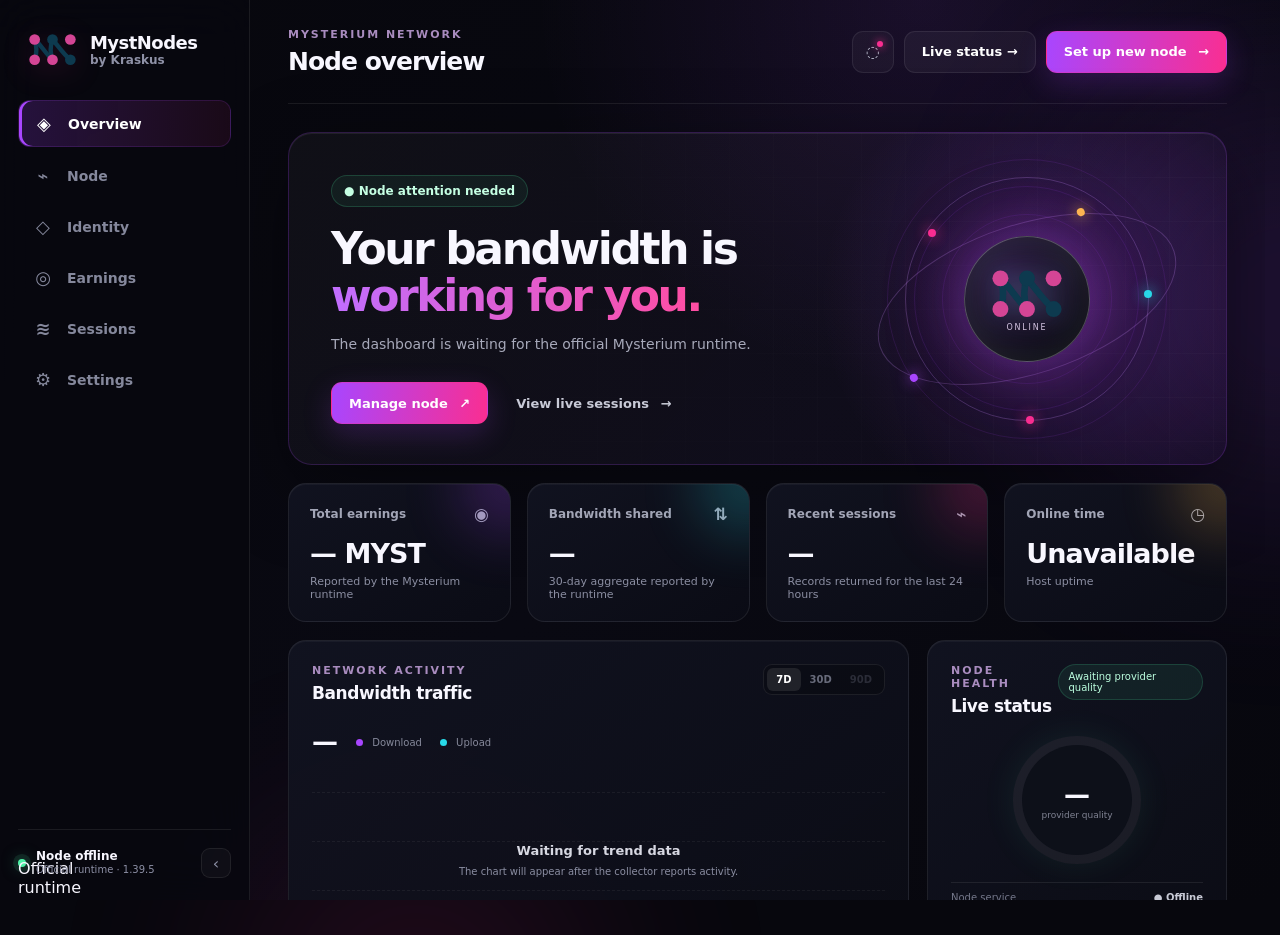
==== commit 197e0ab7: "feat(mysterium): clarify live dashboard metrics for 2.6.8" ====
--- a/mysterium-node/portal/index.html
+++ b/mysterium-node/portal/index.html
@@ -152,8 +152,8 @@
         <div class="detail-grid two"><article class="panel"><p class="eyebrow">TOTAL BANDWIDTH</p><h3>All-time traffic</h3><div class="big-stat">186.4 <small>GB</small></div><p class="muted-copy">38.7 GB shared this month</p></article><article class="panel"><p class="eyebrow">SESSION QUALITY</p><h3>Successful connections</h3><div class="big-stat">99.2<small>%</small></div><p class="muted-copy">Across 318 completed sessions</p></article></div>
       </section>
       <section class="tab-panel detail-page" id="settings" role="tabpanel">
-        <div class="detail-hero"><div><p class="eyebrow">APP SETTINGS</p><h2>Node preferences</h2><p>Manage the integration without changing the official Mysterium runtime.</p></div><span class="version-badge">Kraskus App 2.6.6</span></div>
-        <div class="settings-layout"><article class="panel"><div class="panel-head"><div><p class="eyebrow">RUNTIME</p><h3>Node behavior</h3></div><span class="managed-badge">Store managed</span></div><div class="settings-list"><div class="setting-row"><span>Start with 5tratumOS<small>Resume service after a host restart</small></span><button class="toggle active" aria-label="Start with host enabled" aria-pressed="true"><i></i></button></div><div class="setting-row read-only"><span>Runtime updates<small>Installed only through the 5tratumOS Store</small></span><strong>Version pinned</strong></div></div></article><article class="panel"><p class="eyebrow">SOFTWARE</p><h3>Version information</h3><div class="version-list"><div><span>App version</span><strong>2.6.6</strong></div><div><span>Node runtime</span><strong>1.39.5</strong></div><div><span>Packaged by</span><strong>Kraskus</strong></div><div><span>Powered by</span><strong>Mysterium Network</strong></div></div></article></div>
+        <div class="detail-hero"><div><p class="eyebrow">APP SETTINGS</p><h2>Node preferences</h2><p>Manage the integration without changing the official Mysterium runtime.</p></div><span class="version-badge">Kraskus App 2.6.8</span></div>
+        <div class="settings-layout"><article class="panel"><div class="panel-head"><div><p class="eyebrow">RUNTIME</p><h3>Node behavior</h3></div><span class="managed-badge">Store managed</span></div><div class="settings-list"><div class="setting-row"><span>Start with 5tratumOS<small>Resume service after a host restart</small></span><button class="toggle active" aria-label="Start with host enabled" aria-pressed="true"><i></i></button></div><div class="setting-row read-only"><span>Runtime updates<small>Installed only through the 5tratumOS Store</small></span><strong>Version pinned</strong></div></div></article><article class="panel"><p class="eyebrow">SOFTWARE</p><h3>Version information</h3><div class="version-list"><div><span>App version</span><strong>2.6.8</strong></div><div><span>Node runtime</span><strong>1.39.5</strong></div><div><span>Packaged by</span><strong>Kraskus</strong></div><div><span>Powered by</span><strong>Mysterium Network</strong></div></div></article></div>
         <article class="panel service-settings"><div class="panel-head"><div><p class="eyebrow">TRAFFIC SERVICES</p><h3>Accepted network traffic</h3></div><span class="health-score">4 enabled</span></div><p class="section-copy">Choose which supported service types this node accepts. Availability remains controlled by the official Mysterium runtime.</p><div class="service-toggle-grid"><div class="setting-row"><span>B2B data scraping<small>Traffic from approved business clients</small></span><button class="toggle active" aria-label="B2B data scraping enabled" aria-pressed="true"><i></i></button></div><div class="setting-row"><span>B2B VPN and data transfer<small>Business VPN and transfer traffic</small></span><button class="toggle active" aria-label="B2B VPN and data transfer enabled" aria-pressed="true"><i></i></button></div><div class="setting-row"><span>Mysterium VPN<small>Traffic from Mysterium VPN users</small></span><button class="toggle active" aria-label="Mysterium VPN enabled" aria-pressed="true"><i></i></button></div><div class="setting-row"><span>Public traffic<small>Traffic from supported third-party clients</small></span><button class="toggle active" aria-label="Public traffic enabled" aria-pressed="true"><i></i></button></div></div></article>
         <article class="panel account-setting"><div><p class="eyebrow">CONNECTED ACCOUNT</p><h3>Node claim is active</h3><p>This node is linked to your MystNodes account. New-user referral setup is hidden after a successful claim.</p></div><button class="button ghost" data-action="dashboard">Open dashboard <span>↗</span></button></article>
       </section>
@@ -184,7 +184,7 @@
   </div>
 
   <div class="toast" role="status" aria-live="polite"></div>
-  <script src="app.js?v=2.6.6"></script>
-  <script src="live.js?v=2.6.6"></script>
+  <script src="app.js?v=2.6.8"></script>
+  <script src="live.js?v=2.6.8"></script>
 </body>
 </html>
--- a/mysterium-node/portal/styles.css
+++ b/mysterium-node/portal/styles.css
@@ -19,6 +19,10 @@
 .detail-page{display:none}.detail-page.active{display:block;animation:fadeIn .35s ease}.detail-hero{min-height:180px;border:1px solid rgba(168,70,255,.18);border-radius:22px;background:radial-gradient(circle at 80% 50%,rgba(168,70,255,.17),transparent 28%),linear-gradient(125deg,rgba(255,255,255,.035),rgba(168,70,255,.035));padding:32px 34px;display:flex;align-items:center;justify-content:space-between;margin-bottom:18px;overflow:hidden}.detail-hero h2{font-size:35px;letter-spacing:-.05em;margin:10px 0 8px}.detail-hero p{color:var(--muted);font-size:13px;margin:0;line-height:1.6}.detail-hero h2 small{font-size:14px;color:#aaaabd}.detail-grid{display:grid;gap:18px;margin-bottom:18px}.detail-grid.thirds{grid-template-columns:repeat(3,1fr)}.detail-grid.two{grid-template-columns:1.5fr 1fr}.big-stat{font-size:30px;font-weight:800;letter-spacing:-.04em;margin-top:22px}.big-stat small{font-size:12px;color:var(--muted)}.green-text{color:var(--green)!important}.muted-copy{color:var(--muted);font-size:11px;margin:5px 0 0}.info-panel{margin-top:2px}.status-table{display:grid;grid-template-columns:repeat(4,1fr);margin-top:24px;border:1px solid var(--line);border-radius:14px;overflow:hidden}.status-table>div{padding:18px;border-right:1px solid var(--line);display:flex;flex-direction:column;gap:7px}.status-table>div:last-child{border:0}.status-table span{font-size:11px;color:#9da0b1}.status-table strong{font-size:14px}.status-table small{font-size:9px;color:#636678}.identity-hero{background:radial-gradient(circle at 82% 50%,rgba(40,217,232,.14),transparent 28%),linear-gradient(125deg,rgba(255,255,255,.035),rgba(168,70,255,.035))}.identity-seal{width:108px;height:108px;border-radius:50%;display:flex;flex-direction:column;align-items:center;justify-content:center;font-size:44px;color:#72eff7;border:1px solid rgba(40,217,232,.28);background:rgba(40,217,232,.06);box-shadow:0 0 55px rgba(40,217,232,.12)}.identity-seal span{font-size:8px;letter-spacing:.18em;font-weight:800;margin-top:4px}.identity-address{margin-top:23px;border:1px solid var(--line);border-radius:12px;background:rgba(0,0,0,.2);padding:14px 15px;font-family:monospace;color:#d1d2dd;display:flex;justify-content:space-between;gap:10px;word-break:break-all}.identity-address button{border:0;background:none;color:#cb83ff;font:inherit;cursor:pointer}.identity-value{font-size:12px;letter-spacing:.035em}.identity-meta{display:grid;grid-template-columns:repeat(3,1fr);gap:10px;margin-top:18px}.identity-meta-four{grid-template-columns:repeat(4,1fr)}.identity-meta span{font-size:9px;color:#747789;display:flex;flex-direction:column}.identity-meta strong{font-size:11px;color:#cfd0da;margin-top:5px}.account-state{display:flex;align-items:center;flex-direction:column;text-align:center;min-height:130px;justify-content:center}.account-state i{width:10px;height:10px;margin-bottom:12px}.account-state strong{font-size:15px}.account-state span{font-size:10px;color:var(--muted);margin-top:5px}.callout{display:flex;align-items:center;gap:16px}.callout-icon{width:42px;height:42px;border-radius:12px;display:grid;place-items:center;background:rgba(77,240,166,.09);border:1px solid rgba(77,240,166,.16);color:var(--green)}.callout p{font-size:11px;color:var(--muted);margin:4px 0 0}.earnings-hero{background:radial-gradient(circle at 82% 50%,rgba(250,46,145,.14),transparent 28%),linear-gradient(125deg,rgba(255,255,255,.035),rgba(168,70,255,.035))}.earnings-hero h2{font-size:48px}.earnings-chart{margin-top:0}.earnings-controls{display:flex;align-items:center;gap:14px}.earnings-controls>strong{color:var(--green);font-size:13px}.bar-chart{height:250px;display:flex;align-items:flex-end;gap:12px;margin:30px 0 10px;border-bottom:1px solid var(--line);padding:0 5px}.bar-chart i{flex:1;min-width:8px;border-radius:6px 6px 1px 1px;background:linear-gradient(180deg,var(--pink),var(--purple));opacity:.74;box-shadow:0 0 20px rgba(168,70,255,.13);transition:.2s;position:relative}.bar-chart i:hover,.bar-chart i:focus{opacity:1;transform:scaleY(1.02);transform-origin:bottom;outline:none}.bar-chart i:hover:after,.bar-chart i:focus:after{content:attr(data-value);position:absolute;left:50%;bottom:calc(100% + 9px);transform:translateX(-50%);white-space:nowrap;background:#202131;border:1px solid var(--line);border-radius:8px;padding:6px 8px;color:#fff;font:normal 10px Inter,"Segoe UI",sans-serif;box-shadow:0 8px 24px rgba(0,0,0,.35);z-index:5}.settlement-line{display:flex;justify-content:space-between;gap:20px;border-top:1px solid var(--line);padding-top:14px;margin-top:16px;color:#777a8d;font-size:10px}.settlement-line span:first-child{color:#bfe9d6}.session-total-grid{display:flex;gap:34px;align-items:center}.session-total{display:flex;flex-direction:column;text-align:right}.session-total span{font-size:10px;color:var(--muted);max-width:150px}.session-total strong{font-size:29px;margin-top:3px}.session-total small{font-size:10px;color:var(--muted)}.filter-button{border:1px solid var(--line);background:#141521;color:#a8aaba;border-radius:9px;padding:7px 10px;font-size:10px;cursor:pointer}.session-detail{margin-bottom:18px}.session-row.expandable{cursor:pointer;transition:background .18s}.session-row.expandable:hover,.session-row.expandable:focus{background:rgba(255,255,255,.025);outline:none}.session-expanded{display:none;grid-template-columns:repeat(4,1fr);gap:14px;padding:15px 18px 17px;background:rgba(168,70,255,.035);border-top:1px solid rgba(168,70,255,.1)}.session-record.open .session-expanded{display:grid}.session-expanded span{display:flex;flex-direction:column;color:#66697c;font-size:9px}.session-expanded strong{color:#cfd0dc;font-size:11px;margin-top:5px}.session-empty{display:none;min-height:150px;align-items:center;justify-content:center;flex-direction:column;color:#d7d8e2}.session-empty span{font-size:11px;color:var(--muted);margin-top:6px}.settings-layout{display:grid;grid-template-columns:1.5fr 1fr;gap:18px}.settings-list{margin-top:20px;display:flex;flex-direction:column;gap:10px}.settings-list .setting-row{width:100%;background:rgba(255,255,255,.015)}.setting-row.read-only strong{font-size:11px;color:#b9a0cd;background:rgba(168,70,255,.08);border:1px solid rgba(168,70,255,.15);border-radius:999px;padding:7px 10px}.managed-badge{font-size:9px;color:#9cefc6;border:1px solid rgba(77,240,166,.16);background:rgba(77,240,166,.06);border-radius:999px;padding:6px 9px}.version-badge{font-size:10px;color:#ceb0e5;border:1px solid rgba(168,70,255,.2);background:rgba(168,70,255,.08);border-radius:999px;padding:8px 11px}.version-list{margin-top:20px}.version-list div{display:flex;justify-content:space-between;border-top:1px solid var(--line);padding:13px 0;font-size:11px;color:var(--muted)}.version-list strong{color:#d8d9e2}.service-settings{margin-top:18px}.section-copy{color:var(--muted);font-size:11px;line-height:1.55;margin:8px 0 18px}.service-toggle-grid{display:grid;grid-template-columns:repeat(2,1fr);gap:10px}.service-toggle-grid .setting-row{width:100%;background:rgba(255,255,255,.015)}.account-setting{margin-top:18px;display:flex;align-items:center;justify-content:space-between;gap:30px}.account-setting p{font-size:11px;color:var(--muted);margin:6px 0 0;max-width:650px}.account-setting .button{flex:none}.logs-modal{text-align:left}.logs-modal h2{margin:3px 0 0}.log-stream{margin:22px 0;border:1px solid var(--line);border-radius:13px;background:#090a11;padding:8px 14px;font-family:ui-monospace,SFMono-Regular,Consolas,monospace}.log-stream p{display:grid;grid-template-columns:70px 45px 1fr;gap:10px;margin:0;padding:10px 0;border-top:1px solid rgba(255,255,255,.05);color:#a8abba;font-size:10px;text-align:left}.log-stream p:first-child{border-top:0}.log-stream time{color:#5f6273}.log-stream span{color:#888b9d}
 @media(max-width:900px){.detail-grid.thirds,.status-table{grid-template-columns:repeat(2,1fr)}.status-table>div:nth-child(2){border-right:0}.status-table>div{border-bottom:1px solid var(--line)}.status-table>div:nth-child(n+3){border-bottom:0}.detail-grid.two,.settings-layout{grid-template-columns:1fr}.service-toggle-grid{grid-template-columns:1fr}}
 @media(max-width:760px){.detail-hero{padding:25px;align-items:flex-start;gap:22px}.detail-hero h2{font-size:29px}.detail-grid.thirds{grid-template-columns:1fr}.status-table{grid-template-columns:1fr}.status-table>div,.status-table>div:nth-child(2),.status-table>div:nth-child(n+3){border-right:0;border-bottom:1px solid var(--line)}.status-table>div:last-child{border-bottom:0}.identity-seal{width:80px;height:80px;font-size:33px;flex:none}.identity-meta,.identity-meta-four{grid-template-columns:1fr 1fr}.session-total-grid{display:none}.earnings-hero{flex-direction:column}.earnings-head{gap:16px;flex-direction:column}.earnings-controls{width:100%;justify-content:space-between}.bar-chart{height:190px;gap:6px}.session-expanded{grid-template-columns:1fr 1fr}.account-setting{align-items:flex-start;flex-direction:column}.settlement-line{flex-direction:column;gap:6px}}
+
+/* 2.6.8 presentation and embedded-window refinements */
+html,body{height:100%;overflow:hidden}body{min-height:0}.app-shell{height:100vh;min-height:0}.main{height:100vh;overflow-y:auto;scrollbar-gutter:stable}.sidebar-foot{min-width:0}.node-mini>div{line-height:1.25;overflow:hidden}.node-mini strong,.node-mini>div>span{display:block;max-width:100%;white-space:nowrap;overflow:hidden;text-overflow:ellipsis}.metric-card p,.muted-copy,.session-total span{color:#8b8ea2}.chart-empty{position:absolute;inset:28px 10px 20px;z-index:3;display:flex;align-items:center;justify-content:center;flex-direction:column;text-align:center;color:#d7d8e2;pointer-events:none}.chart-empty strong{font-size:13px}.chart-empty span{margin-top:6px;color:#8b8ea2;font-size:10px;max-width:300px;line-height:1.5}.bar-chart{position:relative}.bar-chart.sparse{justify-content:flex-start}.bar-chart.sparse i{flex:0 1 120px;min-width:36px;max-width:140px}.bar-chart>.chart-empty{inset:0 10px 22px}.chart-labels[hidden]{display:none}.health-ring strong{font-size:26px}
+.range-switch button:disabled{opacity:.38;cursor:not-allowed}
 @media(prefers-reduced-motion:reduce){*,*:before,*:after{animation:none!important;transition:none!important}}
 .toggle:disabled{cursor:not-allowed;opacity:.72}.range-switch button:disabled{cursor:not-allowed;opacity:.35}.live-error{color:#ffb76b}
 .brand-mark{width:49px;height:43px;border:0;border-radius:0;background:none;box-shadow:none;display:grid;place-items:center;position:static;flex:none}.brand-mark img{display:block;width:47px;height:38px;object-fit:contain;filter:drop-shadow(0 7px 14px rgba(233,49,139,.17))}.orb-core{background:radial-gradient(circle at 35% 30%,#271a40,#161225 52%,#090a12 78%);border-color:rgba(255,255,255,.28);box-shadow:inset 0 0 35px rgba(255,255,255,.1),0 0 55px rgba(168,70,255,.4),0 0 100px rgba(250,46,145,.15)}.orb-core img{width:70px;height:55px;object-fit:contain;filter:drop-shadow(0 0 12px rgba(40,217,232,.23)) drop-shadow(0 0 16px rgba(250,46,145,.18))}.orb-core small{margin-top:2px;color:#d9cae5}.modal-mark{width:72px;height:64px;border-radius:0;background:none;box-shadow:none;display:grid;place-items:center;margin:0 auto 18px}.modal-mark img{width:70px;height:56px;object-fit:contain;filter:drop-shadow(0 10px 24px rgba(233,49,139,.22))}
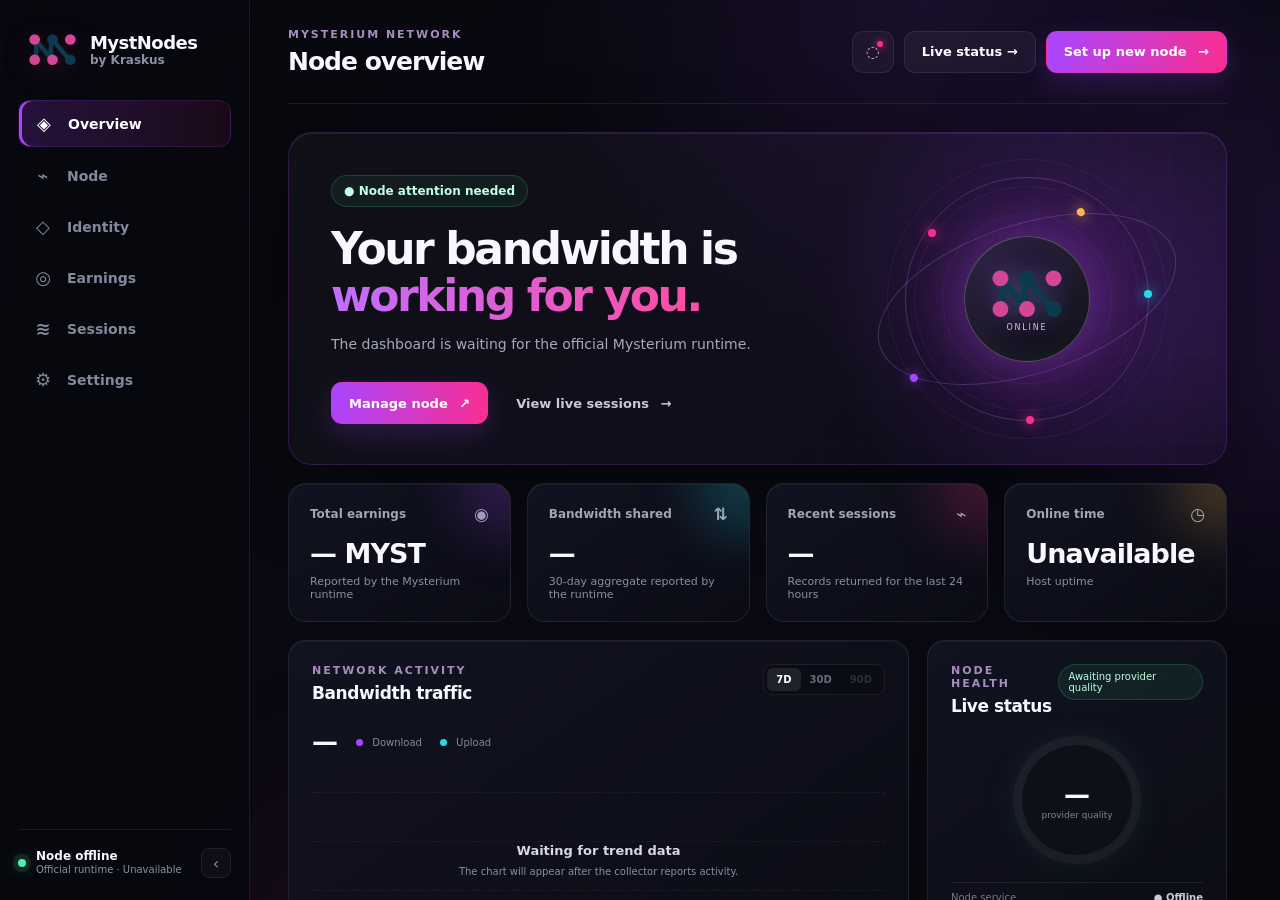
==== commit 6570d5ad: "fix(mysterium): anchor dashboard overlays in 2.6.9" ====
--- a/mysterium-node/portal/index.html
+++ b/mysterium-node/portal/index.html
@@ -6,7 +6,7 @@
   <meta name="theme-color" content="#090912">
   <title>MystNodes by Kraskus</title>
   <meta name="description" content="A premium Mysterium node control center for 5tratumOS.">
-  <link rel="stylesheet" href="styles.css">
+  <link rel="stylesheet" href="styles.css?v=2.6.9">
 </head>
 <body>
   <div class="ambient ambient-a"></div>
@@ -152,8 +152,8 @@
         <div class="detail-grid two"><article class="panel"><p class="eyebrow">TOTAL BANDWIDTH</p><h3>All-time traffic</h3><div class="big-stat">186.4 <small>GB</small></div><p class="muted-copy">38.7 GB shared this month</p></article><article class="panel"><p class="eyebrow">SESSION QUALITY</p><h3>Successful connections</h3><div class="big-stat">99.2<small>%</small></div><p class="muted-copy">Across 318 completed sessions</p></article></div>
       </section>
       <section class="tab-panel detail-page" id="settings" role="tabpanel">
-        <div class="detail-hero"><div><p class="eyebrow">APP SETTINGS</p><h2>Node preferences</h2><p>Manage the integration without changing the official Mysterium runtime.</p></div><span class="version-badge">Kraskus App 2.6.8</span></div>
-        <div class="settings-layout"><article class="panel"><div class="panel-head"><div><p class="eyebrow">RUNTIME</p><h3>Node behavior</h3></div><span class="managed-badge">Store managed</span></div><div class="settings-list"><div class="setting-row"><span>Start with 5tratumOS<small>Resume service after a host restart</small></span><button class="toggle active" aria-label="Start with host enabled" aria-pressed="true"><i></i></button></div><div class="setting-row read-only"><span>Runtime updates<small>Installed only through the 5tratumOS Store</small></span><strong>Version pinned</strong></div></div></article><article class="panel"><p class="eyebrow">SOFTWARE</p><h3>Version information</h3><div class="version-list"><div><span>App version</span><strong>2.6.8</strong></div><div><span>Node runtime</span><strong>1.39.5</strong></div><div><span>Packaged by</span><strong>Kraskus</strong></div><div><span>Powered by</span><strong>Mysterium Network</strong></div></div></article></div>
+        <div class="detail-hero"><div><p class="eyebrow">APP SETTINGS</p><h2>Node preferences</h2><p>Manage the integration without changing the official Mysterium runtime.</p></div><span class="version-badge">Kraskus App 2.6.9</span></div>
+        <div class="settings-layout"><article class="panel"><div class="panel-head"><div><p class="eyebrow">RUNTIME</p><h3>Node behavior</h3></div><span class="managed-badge">Store managed</span></div><div class="settings-list"><div class="setting-row"><span>Start with 5tratumOS<small>Resume service after a host restart</small></span><button class="toggle active" aria-label="Start with host enabled" aria-pressed="true"><i></i></button></div><div class="setting-row read-only"><span>Runtime updates<small>Installed only through the 5tratumOS Store</small></span><strong>Version pinned</strong></div></div></article><article class="panel"><p class="eyebrow">SOFTWARE</p><h3>Version information</h3><div class="version-list"><div><span>App version</span><strong>2.6.9</strong></div><div><span>Node runtime</span><strong>1.39.5</strong></div><div><span>Packaged by</span><strong>Kraskus</strong></div><div><span>Powered by</span><strong>Mysterium Network</strong></div></div></article></div>
         <article class="panel service-settings"><div class="panel-head"><div><p class="eyebrow">TRAFFIC SERVICES</p><h3>Accepted network traffic</h3></div><span class="health-score">4 enabled</span></div><p class="section-copy">Choose which supported service types this node accepts. Availability remains controlled by the official Mysterium runtime.</p><div class="service-toggle-grid"><div class="setting-row"><span>B2B data scraping<small>Traffic from approved business clients</small></span><button class="toggle active" aria-label="B2B data scraping enabled" aria-pressed="true"><i></i></button></div><div class="setting-row"><span>B2B VPN and data transfer<small>Business VPN and transfer traffic</small></span><button class="toggle active" aria-label="B2B VPN and data transfer enabled" aria-pressed="true"><i></i></button></div><div class="setting-row"><span>Mysterium VPN<small>Traffic from Mysterium VPN users</small></span><button class="toggle active" aria-label="Mysterium VPN enabled" aria-pressed="true"><i></i></button></div><div class="setting-row"><span>Public traffic<small>Traffic from supported third-party clients</small></span><button class="toggle active" aria-label="Public traffic enabled" aria-pressed="true"><i></i></button></div></div></article>
         <article class="panel account-setting"><div><p class="eyebrow">CONNECTED ACCOUNT</p><h3>Node claim is active</h3><p>This node is linked to your MystNodes account. New-user referral setup is hidden after a successful claim.</p></div><button class="button ghost" data-action="dashboard">Open dashboard <span>↗</span></button></article>
       </section>
@@ -184,7 +184,7 @@
   </div>
 
   <div class="toast" role="status" aria-live="polite"></div>
-  <script src="app.js?v=2.6.8"></script>
-  <script src="live.js?v=2.6.8"></script>
+  <script src="app.js?v=2.6.9"></script>
+  <script src="live.js?v=2.6.9"></script>
 </body>
 </html>
--- a/mysterium-node/portal/styles.css
+++ b/mysterium-node/portal/styles.css
@@ -20,9 +20,10 @@
 @media(max-width:900px){.detail-grid.thirds,.status-table{grid-template-columns:repeat(2,1fr)}.status-table>div:nth-child(2){border-right:0}.status-table>div{border-bottom:1px solid var(--line)}.status-table>div:nth-child(n+3){border-bottom:0}.detail-grid.two,.settings-layout{grid-template-columns:1fr}.service-toggle-grid{grid-template-columns:1fr}}
 @media(max-width:760px){.detail-hero{padding:25px;align-items:flex-start;gap:22px}.detail-hero h2{font-size:29px}.detail-grid.thirds{grid-template-columns:1fr}.status-table{grid-template-columns:1fr}.status-table>div,.status-table>div:nth-child(2),.status-table>div:nth-child(n+3){border-right:0;border-bottom:1px solid var(--line)}.status-table>div:last-child{border-bottom:0}.identity-seal{width:80px;height:80px;font-size:33px;flex:none}.identity-meta,.identity-meta-four{grid-template-columns:1fr 1fr}.session-total-grid{display:none}.earnings-hero{flex-direction:column}.earnings-head{gap:16px;flex-direction:column}.earnings-controls{width:100%;justify-content:space-between}.bar-chart{height:190px;gap:6px}.session-expanded{grid-template-columns:1fr 1fr}.account-setting{align-items:flex-start;flex-direction:column}.settlement-line{flex-direction:column;gap:6px}}
 
-/* 2.6.8 presentation and embedded-window refinements */
+/* 2.6.9 presentation and embedded-window refinements */
 html,body{height:100%;overflow:hidden}body{min-height:0}.app-shell{height:100vh;min-height:0}.main{height:100vh;overflow-y:auto;scrollbar-gutter:stable}.sidebar-foot{min-width:0}.node-mini>div{line-height:1.25;overflow:hidden}.node-mini strong,.node-mini>div>span{display:block;max-width:100%;white-space:nowrap;overflow:hidden;text-overflow:ellipsis}.metric-card p,.muted-copy,.session-total span{color:#8b8ea2}.chart-empty{position:absolute;inset:28px 10px 20px;z-index:3;display:flex;align-items:center;justify-content:center;flex-direction:column;text-align:center;color:#d7d8e2;pointer-events:none}.chart-empty strong{font-size:13px}.chart-empty span{margin-top:6px;color:#8b8ea2;font-size:10px;max-width:300px;line-height:1.5}.bar-chart{position:relative}.bar-chart.sparse{justify-content:flex-start}.bar-chart.sparse i{flex:0 1 120px;min-width:36px;max-width:140px}.bar-chart>.chart-empty{inset:0 10px 22px}.chart-labels[hidden]{display:none}.health-ring strong{font-size:26px}
 .range-switch button:disabled{opacity:.38;cursor:not-allowed}
+.health-ring{position:relative;isolation:isolate}.health-ring:before{inset:50% auto auto 50%;transform:translate(-50%,-50%);z-index:0}.health-ring>div{z-index:1}.pulse-dot{flex:0 0 8px;overflow:hidden}.node-mini>div>span{line-height:1.25}
 @media(prefers-reduced-motion:reduce){*,*:before,*:after{animation:none!important;transition:none!important}}
 .toggle:disabled{cursor:not-allowed;opacity:.72}.range-switch button:disabled{cursor:not-allowed;opacity:.35}.live-error{color:#ffb76b}
 .brand-mark{width:49px;height:43px;border:0;border-radius:0;background:none;box-shadow:none;display:grid;place-items:center;position:static;flex:none}.brand-mark img{display:block;width:47px;height:38px;object-fit:contain;filter:drop-shadow(0 7px 14px rgba(233,49,139,.17))}.orb-core{background:radial-gradient(circle at 35% 30%,#271a40,#161225 52%,#090a12 78%);border-color:rgba(255,255,255,.28);box-shadow:inset 0 0 35px rgba(255,255,255,.1),0 0 55px rgba(168,70,255,.4),0 0 100px rgba(250,46,145,.15)}.orb-core img{width:70px;height:55px;object-fit:contain;filter:drop-shadow(0 0 12px rgba(40,217,232,.23)) drop-shadow(0 0 16px rgba(250,46,145,.18))}.orb-core small{margin-top:2px;color:#d9cae5}.modal-mark{width:72px;height:64px;border-radius:0;background:none;box-shadow:none;display:grid;place-items:center;margin:0 auto 18px}.modal-mark img{width:70px;height:56px;object-fit:contain;filter:drop-shadow(0 10px 24px rgba(233,49,139,.22))}
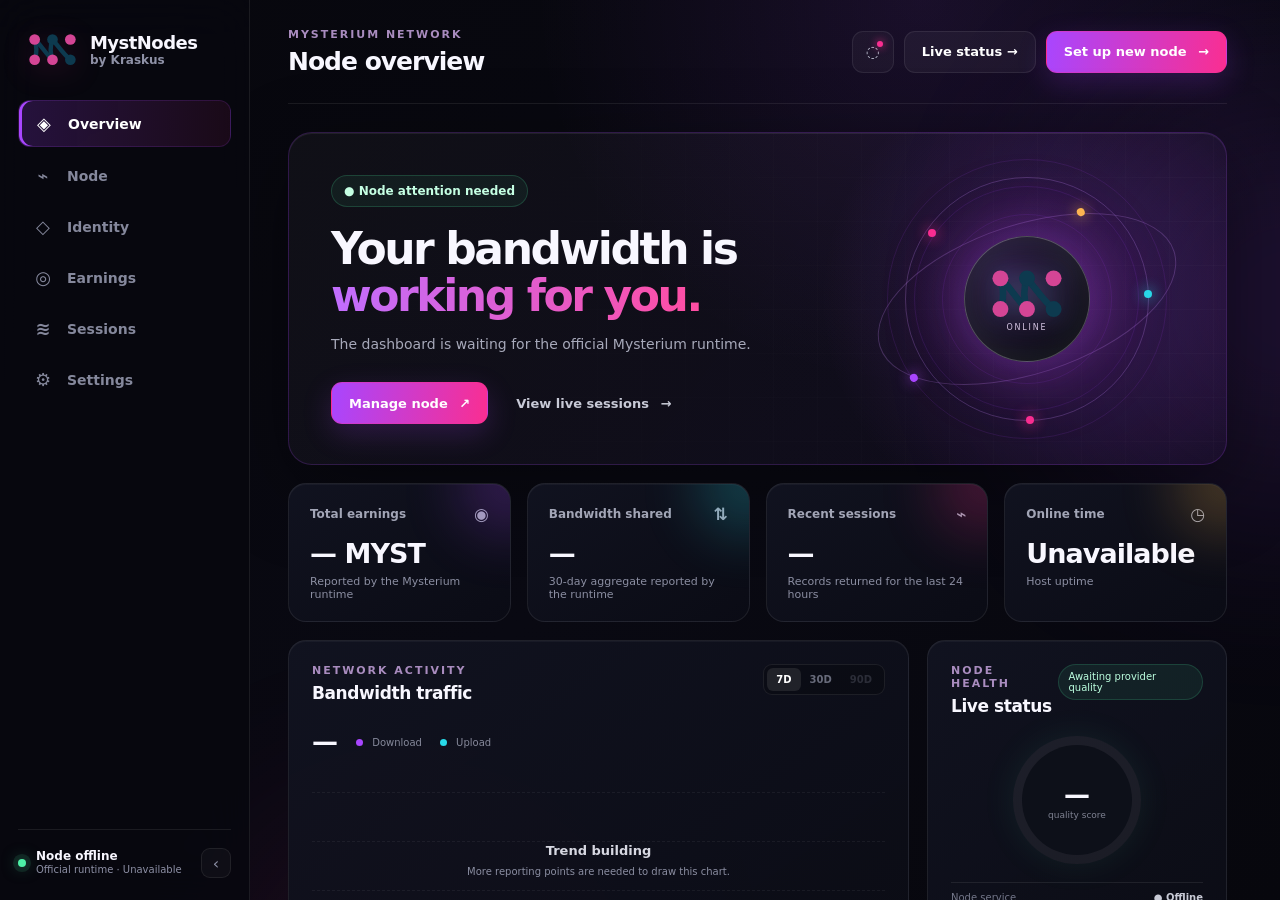
==== commit 1aa76a3f: "release(mystnodes): publish 2.6.11" ====
--- a/mysterium-node/portal/index.html
+++ b/mysterium-node/portal/index.html
@@ -6,7 +6,7 @@
   <meta name="theme-color" content="#090912">
   <title>MystNodes by Kraskus</title>
   <meta name="description" content="A premium Mysterium node control center for 5tratumOS.">
-  <link rel="stylesheet" href="styles.css?v=2.6.9">
+  <link rel="stylesheet" href="styles.css?v=2.6.11">
 </head>
 <body>
   <div class="ambient ambient-a"></div>
@@ -134,26 +134,28 @@
       <section class="tab-panel detail-page" id="node" role="tabpanel">
         <div class="detail-hero"><div><div class="status-pill"><span class="pulse-dot"></span> Node service running</div><h2>Official node console</h2><p>Your local Mysterium controls remain inside 5tratumOS.</p></div><button class="button primary" data-action="existing-user">Launch console <span>↗</span></button></div>
         <div class="detail-grid thirds"><article class="panel"><p class="eyebrow">RUNTIME</p><h3>mysteriumnetwork/myst</h3><div class="big-stat">1.39.5</div><p class="muted-copy">Official pinned container image</p></article><article class="panel"><p class="eyebrow">AVAILABILITY</p><h3>Accepting sessions</h3><div class="big-stat green-text">Online</div><p class="muted-copy">Last heartbeat 12 seconds ago</p></article><article class="panel"><p class="eyebrow">NETWORK</p><h3>Public reachability</h3><div class="big-stat">Ready</div><p class="muted-copy">NAT traversal is functioning</p></article></div>
-        <article class="panel info-panel"><div class="panel-head"><div><p class="eyebrow">SERVICE STATUS</p><h3>Node components</h3></div><span class="health-score">All systems normal</span></div><div class="status-table"><div><span><i class="ok"></i>Node daemon</span><strong>Running</strong><small>14d 7h uptime</small></div><div><span><i class="ok"></i>Discovery</span><strong>Connected</strong><small>8 peers</small></div><div><span><i class="ok"></i>Session service</span><strong>Available</strong><small>3 active</small></div><div><span><i class="ok"></i>Payments</span><strong>Synced</strong><small>Current block</small></div></div></article>
+        <article class="panel info-panel"><div class="panel-head"><div><p class="eyebrow">SERVICE STATUS</p><h3>Node components</h3></div><span class="health-score">Checking runtime</span></div><div class="status-table"><div><span><i class="ok"></i>Node runtime</span><strong>—</strong><small>Awaiting runtime uptime</small></div><div><span><i class="ok"></i>Monitoring</span><strong>—</strong><small>Awaiting monitoring status</small></div><div><span><i class="ok"></i>Recent sessions</span><strong>—</strong><small>Last 24 hours</small></div><div><span><i class="ok"></i>Identity</span><strong>—</strong><small>Awaiting identity</small></div></div></article>
+        <div class="detail-grid two runtime-detail-grid"><article class="panel"><p class="eyebrow">HOST HEALTH</p><h3>5tratumOS resources</h3><div class="runtime-metrics"><span>CPU load<strong id="hostCpu">—</strong></span><span>Memory used<strong id="hostMemory">—</strong></span><span>Disk used<strong id="hostDisk">—</strong></span><span>Disk free<strong id="hostDiskFree">—</strong></span></div></article><article class="panel"><p class="eyebrow">PROVIDER NETWORK</p><h3>Advertised location</h3><div class="runtime-metrics"><span>Region<strong id="providerRegion">—</strong></span><span>ISP<strong id="providerIsp">—</strong></span><span>Connection type<strong id="providerIpType">—</strong></span><span>NAT<strong id="providerNat">—</strong></span></div></article></div>
       </section>
       <section class="tab-panel detail-page" id="identity" role="tabpanel">
-        <div class="detail-hero identity-hero"><div><p class="eyebrow">PERSISTENT NODE IDENTITY</p><h2>Your node, securely recognized.</h2><p>This identity stays intact across updates and container recreation.</p></div><div class="identity-seal">◇<span>VERIFIED</span></div></div>
-        <div class="detail-grid two"><article class="panel identity-main"><div class="panel-head"><div><p class="eyebrow">NODE ID</p><h3>Identity address</h3></div><span class="health-score">Secured</span></div><div class="identity-address" data-full-identity="0x71A4C2B8E13F0947D6A19D32F84270A6B93CD17B"><span class="identity-value">0x71A4…CD17B</span><button aria-label="Copy complete node identity">Copy full ID</button></div><div class="identity-meta identity-meta-four"><span>Created<strong>August 8, 2026</strong></span><span>Storage<strong>Persistent volume</strong></span><span>Last verified<strong>12 seconds ago</strong></span><span>Backup state<strong class="green-text">Healthy</strong></span></div></article><article class="panel"><p class="eyebrow">ACCOUNT LINK</p><h3>MystNodes account</h3><div class="account-state"><i class="ok"></i><strong>Account connected</strong><span>Node claim is active</span></div><button class="button ghost wide" data-action="dashboard">Open MystNodes dashboard <span>↗</span></button></article></div>
-        <article class="panel callout"><span class="callout-icon">✓</span><div><strong>Identity protection is active</strong><p>Your identity files are stored outside the container so updates will not reset your node.</p></div></article>
+        <div class="detail-hero identity-hero"><div><p class="eyebrow">PERSISTENT NODE IDENTITY</p><h2>Your node, securely recognized.</h2><p>This identity stays intact across updates and container recreation.</p></div><div class="identity-seal">◇<span>PERSISTED</span></div></div>
+        <div class="detail-grid two"><article class="panel identity-main"><div class="panel-head"><div><p class="eyebrow">NODE ID</p><h3>Identity address</h3></div><span class="health-score">Secured</span></div><div class="identity-address" data-full-identity="0x71A4C2B8E13F0947D6A19D32F84270A6B93CD17B"><span class="identity-value">0x71A4…CD17B</span><button aria-label="Copy complete node identity">Copy full ID</button></div><div class="identity-meta identity-meta-four"><span>Registration<strong>—</strong></span><span>Storage<strong>Persistent volume</strong></span><span>Last data refresh<strong>—</strong></span><span>Persistence<strong class="green-text">—</strong></span></div></article><article class="panel"><p class="eyebrow">ACCOUNT LINK</p><h3>MystNodes account</h3><div class="account-state"><i class="ok"></i><strong>Account connected</strong><span>Node claim is active</span></div><button class="button ghost wide" data-action="dashboard">Open MystNodes dashboard <span>↗</span></button></article></div>
+        <article class="panel callout"><span class="callout-icon">✓</span><div><strong>Identity storage is persistent</strong><p>The node identity directory is stored outside the runtime container so normal app updates and container recreation do not erase it.</p></div></article>
       </section>
       <section class="tab-panel detail-page" id="earnings" role="tabpanel">
-        <div class="detail-hero earnings-hero"><div><p class="eyebrow">LIFETIME EARNINGS</p><h2>24.82 <small>MYST</small></h2><p>Balances and withdrawals are managed through your linked MystNodes account.</p></div><button class="button ghost" data-action="dashboard">Open payout dashboard <span>↗</span></button></div>
-        <div class="detail-grid thirds"><article class="metric-card accent-purple"><div class="metric-head"><span>Available balance</span><span class="metric-icon">◉</span></div><strong>5.64 <small>MYST</small></strong><p>Eligible for withdrawal</p></article><article class="metric-card accent-gold"><div class="metric-head"><span>Pending settlement</span><span class="metric-icon">◷</span></div><strong>1.07 <small>MYST</small></strong><p>Settlement in progress</p></article><article class="metric-card accent-pink"><div class="metric-head"><span>Lifetime paid out</span><span class="metric-icon">◎</span></div><strong>18.11 <small>MYST</small></strong><p>Last payout August 29</p></article></div>
-        <article class="panel earnings-chart"><div class="panel-head earnings-head"><div><p class="eyebrow">EARNINGS HISTORY</p><h3 id="earningsRangeTitle">Last 30 days</h3></div><div class="earnings-controls"><div class="range-switch" aria-label="Earnings chart range"><button data-earnings-range="7d">7D</button><button class="active" data-earnings-range="30d">30D</button><button data-earnings-range="90d">90D</button><button data-earnings-range="all">All</button></div><strong id="earningsChange">+12.4%</strong></div></div><div class="bar-chart" id="earningsBars" aria-label="Earnings trend"><i tabindex="0"></i><i tabindex="0"></i><i tabindex="0"></i><i tabindex="0"></i><i tabindex="0"></i><i tabindex="0"></i><i tabindex="0"></i><i tabindex="0"></i><i tabindex="0"></i><i tabindex="0"></i><i tabindex="0"></i><i tabindex="0"></i></div><div class="chart-labels" id="earningsLabels"><span>Aug 6</span><span>Aug 13</span><span>Aug 20</span><span>Aug 27</span><span>Sep 4</span></div><div class="settlement-line"><span><i class="ok"></i> Payments synchronized</span><span>Last settlement: 18 minutes ago</span></div></article>
+        <div class="detail-hero earnings-hero"><div><p class="eyebrow">LIFETIME EARNINGS</p><h2>24.82 <small>MYST</small></h2><div class="fiat-primary" id="lifetimeFiat">—</div><p>Balances and withdrawals are managed through your linked MystNodes account.</p></div><div class="earnings-hero-actions"><label class="currency-picker">Display currency<select id="currencySelect" aria-label="Display currency"><option value="USD">USD</option><option value="EUR">EUR</option><option value="GBP">GBP</option><option value="CAD">CAD</option><option value="AUD">AUD</option></select></label><button class="button ghost" data-action="dashboard">Open payout dashboard <span>↗</span></button></div></div>
+        <div class="detail-grid thirds"><article class="metric-card accent-purple"><div class="metric-head"><span>Available balance</span><span class="metric-icon">◉</span></div><strong>5.64 <small>MYST</small></strong><small class="fiat-estimate">—</small><p>Eligible for withdrawal</p></article><article class="metric-card accent-gold"><div class="metric-head"><span>Pending settlement</span><span class="metric-icon">◷</span></div><strong>1.07 <small>MYST</small></strong><small class="fiat-estimate">—</small><p>Settlement in progress</p></article><article class="metric-card accent-pink"><div class="metric-head"><span>Lifetime paid out</span><span class="metric-icon">◎</span></div><strong>18.11 <small>MYST</small></strong><small class="fiat-estimate">—</small><p>Last payout August 29</p></article></div>
+        <article class="panel earnings-chart"><div class="panel-head earnings-head"><div><p class="eyebrow">EARNINGS HISTORY</p><h3 id="earningsRangeTitle">Last 30 days</h3></div><div class="earnings-controls"><div class="range-switch" aria-label="Earnings chart range"><button data-earnings-range="7d">7D</button><button class="active" data-earnings-range="30d">30D</button><button data-earnings-range="90d">90D</button><button data-earnings-range="all">All</button></div><strong id="earningsChange">+12.4%</strong></div></div><div class="bar-chart" id="earningsBars" aria-label="Earnings trend"><i tabindex="0"></i><i tabindex="0"></i><i tabindex="0"></i><i tabindex="0"></i><i tabindex="0"></i><i tabindex="0"></i><i tabindex="0"></i><i tabindex="0"></i><i tabindex="0"></i><i tabindex="0"></i><i tabindex="0"></i><i tabindex="0"></i></div><div class="chart-labels" id="earningsLabels"><span>Aug 6</span><span>Aug 13</span><span>Aug 20</span><span>Aug 27</span><span>Sep 4</span></div><div class="settlement-line" id="earningsSource"><span><i class="ok"></i> Live earnings data</span><span>Reported by the local Mysterium API</span></div></article>
+        <article class="panel service-earnings-panel"><div class="panel-head"><div><p class="eyebrow">EARNINGS BY SERVICE</p><h3>Current unsettled earnings</h3><p class="section-copy compact-copy">Live breakdown reported by the local Mysterium API.</p></div><span class="health-score">Live API</span></div><div class="service-earnings-grid" id="serviceEarnings"><article class="service-earning-card"><div><span class="service-earning-icon">P</span><span class="service-earning-name">Public VPN</span></div><strong>— MYST</strong><small>—</small></article><article class="service-earning-card"><div><span class="service-earning-icon">D</span><span class="service-earning-name">Data transfer</span></div><strong>— MYST</strong><small>—</small></article><article class="service-earning-card"><div><span class="service-earning-icon">S</span><span class="service-earning-name">Scraping</span></div><strong>— MYST</strong><small>—</small></article><article class="service-earning-card"><div><span class="service-earning-icon">M</span><span class="service-earning-name">Mysterium VPN</span></div><strong>— MYST</strong><small>—</small></article><article class="service-earning-card"><div><span class="service-earning-icon">●</span><span class="service-earning-name">Monitoring</span></div><strong>— MYST</strong><small>—</small></article></div></article>
       </section>
       <section class="tab-panel detail-page" id="sessions" role="tabpanel">
         <div class="detail-hero"><div><div class="status-pill"><span class="pulse-dot"></span> 3 sessions active</div><h2>Live network sessions</h2><p>Monitor traffic moving through your node in real time.</p></div><div class="session-total-grid"><div class="session-total"><span>Transferred in active sessions</span><strong>2.8 GB</strong></div><div class="session-total"><span>Current throughput</span><strong>34.8 <small>Mbps</small></strong></div></div></div>
-        <article class="panel session-detail"><div class="panel-head"><div><p class="eyebrow">CURRENT CONNECTIONS</p><h3>Active now</h3></div><select class="filter-button" id="sessionFilter" aria-label="Filter sessions by service"><option value="all">All services</option><option value="residential">Residential</option><option value="data">Data transfer</option><option value="public">Public VPN</option></select></div><div class="session-row header"><span>Service</span><span>Region</span><span>Duration</span><span>Traffic</span><span>Earned</span><span>Status</span></div><div class="session-record" data-service="residential"><div class="session-row expandable" role="button" tabindex="0" aria-expanded="false"><span><i class="service-icon purple-bg">R</i> Residential</span><span>Amsterdam, NL</span><span>42 min</span><span>1.84 GB</span><span>0.18 MYST</span><span class="live"><i></i> Live ›</span></div><div class="session-expanded"><span>Session ID<strong>7F29…A41C</strong></span><span>Started<strong>11:27 AM</strong></span><span>Download<strong>28.4 Mbps</strong></span><span>Upload<strong>6.4 Mbps</strong></span></div></div><div class="session-record" data-service="data"><div class="session-row expandable" role="button" tabindex="0" aria-expanded="false"><span><i class="service-icon cyan-bg">D</i> Data transfer</span><span>Frankfurt, DE</span><span>18 min</span><span>642 MB</span><span>0.07 MYST</span><span class="live"><i></i> Live ›</span></div><div class="session-expanded"><span>Session ID<strong>C814…09DB</strong></span><span>Started<strong>11:51 AM</strong></span><span>Download<strong>4.7 Mbps</strong></span><span>Upload<strong>1.1 Mbps</strong></span></div></div><div class="session-record" data-service="residential"><div class="session-row expandable" role="button" tabindex="0" aria-expanded="false"><span><i class="service-icon pink-bg">R</i> Residential</span><span>London, UK</span><span>11 min</span><span>318 MB</span><span>0.03 MYST</span><span class="live"><i></i> Live ›</span></div><div class="session-expanded"><span>Session ID<strong>2B66…E7F0</strong></span><span>Started<strong>11:58 AM</strong></span><span>Download<strong>3.4 Mbps</strong></span><span>Upload<strong>0.8 Mbps</strong></span></div></div><div class="session-empty" id="sessionEmpty"><strong>No active sessions</strong><span>No sessions match this service filter.</span></div></article>
+        <article class="panel session-detail"><div class="panel-head"><div><p class="eyebrow">CURRENT CONNECTIONS</p><h3>Active now</h3></div><select class="filter-button" id="sessionFilter" aria-label="Filter sessions by service"><option value="all">All services</option><option value="scraping">B2B scraping</option><option value="data">Data transfer</option><option value="dvpn">Mysterium VPN</option><option value="public">Public VPN</option><option value="monitoring">Monitoring</option></select></div><div class="session-row header"><span>Service</span><span>Region</span><span>Duration</span><span>Traffic</span><span>Earned</span><span>Status</span></div><div class="session-record" data-service="residential"><div class="session-row expandable" role="button" tabindex="0" aria-expanded="false"><span><i class="service-icon purple-bg">R</i> Residential</span><span>Amsterdam, NL</span><span>42 min</span><span>1.84 GB</span><span>0.18 MYST</span><span class="live"><i></i> Live ›</span></div><div class="session-expanded"><span>Session ID<strong>7F29…A41C</strong></span><span>Started<strong>11:27 AM</strong></span><span>Download<strong>28.4 Mbps</strong></span><span>Upload<strong>6.4 Mbps</strong></span></div></div><div class="session-record" data-service="data"><div class="session-row expandable" role="button" tabindex="0" aria-expanded="false"><span><i class="service-icon cyan-bg">D</i> Data transfer</span><span>Frankfurt, DE</span><span>18 min</span><span>642 MB</span><span>0.07 MYST</span><span class="live"><i></i> Live ›</span></div><div class="session-expanded"><span>Session ID<strong>C814…09DB</strong></span><span>Started<strong>11:51 AM</strong></span><span>Download<strong>4.7 Mbps</strong></span><span>Upload<strong>1.1 Mbps</strong></span></div></div><div class="session-record" data-service="residential"><div class="session-row expandable" role="button" tabindex="0" aria-expanded="false"><span><i class="service-icon pink-bg">R</i> Residential</span><span>London, UK</span><span>11 min</span><span>318 MB</span><span>0.03 MYST</span><span class="live"><i></i> Live ›</span></div><div class="session-expanded"><span>Session ID<strong>2B66…E7F0</strong></span><span>Started<strong>11:58 AM</strong></span><span>Download<strong>3.4 Mbps</strong></span><span>Upload<strong>0.8 Mbps</strong></span></div></div><div class="session-empty" id="sessionEmpty"><strong>No active sessions</strong><span>No sessions match this service filter.</span></div></article>
         <div class="detail-grid two"><article class="panel"><p class="eyebrow">TOTAL BANDWIDTH</p><h3>All-time traffic</h3><div class="big-stat">186.4 <small>GB</small></div><p class="muted-copy">38.7 GB shared this month</p></article><article class="panel"><p class="eyebrow">SESSION QUALITY</p><h3>Successful connections</h3><div class="big-stat">99.2<small>%</small></div><p class="muted-copy">Across 318 completed sessions</p></article></div>
       </section>
       <section class="tab-panel detail-page" id="settings" role="tabpanel">
-        <div class="detail-hero"><div><p class="eyebrow">APP SETTINGS</p><h2>Node preferences</h2><p>Manage the integration without changing the official Mysterium runtime.</p></div><span class="version-badge">Kraskus App 2.6.9</span></div>
-        <div class="settings-layout"><article class="panel"><div class="panel-head"><div><p class="eyebrow">RUNTIME</p><h3>Node behavior</h3></div><span class="managed-badge">Store managed</span></div><div class="settings-list"><div class="setting-row"><span>Start with 5tratumOS<small>Resume service after a host restart</small></span><button class="toggle active" aria-label="Start with host enabled" aria-pressed="true"><i></i></button></div><div class="setting-row read-only"><span>Runtime updates<small>Installed only through the 5tratumOS Store</small></span><strong>Version pinned</strong></div></div></article><article class="panel"><p class="eyebrow">SOFTWARE</p><h3>Version information</h3><div class="version-list"><div><span>App version</span><strong>2.6.9</strong></div><div><span>Node runtime</span><strong>1.39.5</strong></div><div><span>Packaged by</span><strong>Kraskus</strong></div><div><span>Powered by</span><strong>Mysterium Network</strong></div></div></article></div>
+        <div class="detail-hero"><div><p class="eyebrow">APP SETTINGS</p><h2>Node preferences</h2><p>Manage the integration without changing the official Mysterium runtime.</p></div><span class="version-badge">Kraskus App 2.6.11</span></div>
+        <div class="settings-layout"><article class="panel"><div class="panel-head"><div><p class="eyebrow">RUNTIME</p><h3>Node behavior</h3></div><span class="managed-badge">Store managed</span></div><div class="settings-list"><div class="setting-row"><span>Start with 5tratumOS<small>Resume service after a host restart</small></span><button class="toggle active" aria-label="Start with host enabled" aria-pressed="true"><i></i></button></div><div class="setting-row read-only"><span>Runtime updates<small>Installed only through the 5tratumOS Store</small></span><strong>Version pinned</strong></div></div></article><article class="panel"><p class="eyebrow">SOFTWARE</p><h3>Version information</h3><div class="version-list"><div><span>App version</span><strong>2.6.11</strong></div><div><span>Node runtime</span><strong>1.39.5</strong></div><div><span>Packaged by</span><strong>Kraskus</strong></div><div><span>Powered by</span><strong>Mysterium Network</strong></div></div></article></div>
         <article class="panel service-settings"><div class="panel-head"><div><p class="eyebrow">TRAFFIC SERVICES</p><h3>Accepted network traffic</h3></div><span class="health-score">4 enabled</span></div><p class="section-copy">Choose which supported service types this node accepts. Availability remains controlled by the official Mysterium runtime.</p><div class="service-toggle-grid"><div class="setting-row"><span>B2B data scraping<small>Traffic from approved business clients</small></span><button class="toggle active" aria-label="B2B data scraping enabled" aria-pressed="true"><i></i></button></div><div class="setting-row"><span>B2B VPN and data transfer<small>Business VPN and transfer traffic</small></span><button class="toggle active" aria-label="B2B VPN and data transfer enabled" aria-pressed="true"><i></i></button></div><div class="setting-row"><span>Mysterium VPN<small>Traffic from Mysterium VPN users</small></span><button class="toggle active" aria-label="Mysterium VPN enabled" aria-pressed="true"><i></i></button></div><div class="setting-row"><span>Public traffic<small>Traffic from supported third-party clients</small></span><button class="toggle active" aria-label="Public traffic enabled" aria-pressed="true"><i></i></button></div></div></article>
         <article class="panel account-setting"><div><p class="eyebrow">CONNECTED ACCOUNT</p><h3>Node claim is active</h3><p>This node is linked to your MystNodes account. New-user referral setup is hidden after a successful claim.</p></div><button class="button ghost" data-action="dashboard">Open dashboard <span>↗</span></button></article>
       </section>
@@ -184,7 +186,7 @@
   </div>
 
   <div class="toast" role="status" aria-live="polite"></div>
-  <script src="app.js?v=2.6.9"></script>
-  <script src="live.js?v=2.6.9"></script>
+  <script src="app.js?v=2.6.11"></script>
+  <script src="live.js?v=2.6.11"></script>
 </body>
 </html>
--- a/mysterium-node/portal/styles.css
+++ b/mysterium-node/portal/styles.css
@@ -20,10 +20,16 @@
 @media(max-width:900px){.detail-grid.thirds,.status-table{grid-template-columns:repeat(2,1fr)}.status-table>div:nth-child(2){border-right:0}.status-table>div{border-bottom:1px solid var(--line)}.status-table>div:nth-child(n+3){border-bottom:0}.detail-grid.two,.settings-layout{grid-template-columns:1fr}.service-toggle-grid{grid-template-columns:1fr}}
 @media(max-width:760px){.detail-hero{padding:25px;align-items:flex-start;gap:22px}.detail-hero h2{font-size:29px}.detail-grid.thirds{grid-template-columns:1fr}.status-table{grid-template-columns:1fr}.status-table>div,.status-table>div:nth-child(2),.status-table>div:nth-child(n+3){border-right:0;border-bottom:1px solid var(--line)}.status-table>div:last-child{border-bottom:0}.identity-seal{width:80px;height:80px;font-size:33px;flex:none}.identity-meta,.identity-meta-four{grid-template-columns:1fr 1fr}.session-total-grid{display:none}.earnings-hero{flex-direction:column}.earnings-head{gap:16px;flex-direction:column}.earnings-controls{width:100%;justify-content:space-between}.bar-chart{height:190px;gap:6px}.session-expanded{grid-template-columns:1fr 1fr}.account-setting{align-items:flex-start;flex-direction:column}.settlement-line{flex-direction:column;gap:6px}}
 
-/* 2.6.9 presentation and embedded-window refinements */
+/* 2.6.11 presentation and embedded-window refinements */
 html,body{height:100%;overflow:hidden}body{min-height:0}.app-shell{height:100vh;min-height:0}.main{height:100vh;overflow-y:auto;scrollbar-gutter:stable}.sidebar-foot{min-width:0}.node-mini>div{line-height:1.25;overflow:hidden}.node-mini strong,.node-mini>div>span{display:block;max-width:100%;white-space:nowrap;overflow:hidden;text-overflow:ellipsis}.metric-card p,.muted-copy,.session-total span{color:#8b8ea2}.chart-empty{position:absolute;inset:28px 10px 20px;z-index:3;display:flex;align-items:center;justify-content:center;flex-direction:column;text-align:center;color:#d7d8e2;pointer-events:none}.chart-empty strong{font-size:13px}.chart-empty span{margin-top:6px;color:#8b8ea2;font-size:10px;max-width:300px;line-height:1.5}.bar-chart{position:relative}.bar-chart.sparse{justify-content:flex-start}.bar-chart.sparse i{flex:0 1 120px;min-width:36px;max-width:140px}.bar-chart>.chart-empty{inset:0 10px 22px}.chart-labels[hidden]{display:none}.health-ring strong{font-size:26px}
 .range-switch button:disabled{opacity:.38;cursor:not-allowed}
 .health-ring{position:relative;isolation:isolate}.health-ring:before{inset:50% auto auto 50%;transform:translate(-50%,-50%);z-index:0}.health-ring>div{z-index:1}.pulse-dot{flex:0 0 8px;overflow:hidden}.node-mini>div>span{line-height:1.25}
 @media(prefers-reduced-motion:reduce){*,*:before,*:after{animation:none!important;transition:none!important}}
 .toggle:disabled{cursor:not-allowed;opacity:.72}.range-switch button:disabled{cursor:not-allowed;opacity:.35}.live-error{color:#ffb76b}
 .brand-mark{width:49px;height:43px;border:0;border-radius:0;background:none;box-shadow:none;display:grid;place-items:center;position:static;flex:none}.brand-mark img{display:block;width:47px;height:38px;object-fit:contain;filter:drop-shadow(0 7px 14px rgba(233,49,139,.17))}.orb-core{background:radial-gradient(circle at 35% 30%,#271a40,#161225 52%,#090a12 78%);border-color:rgba(255,255,255,.28);box-shadow:inset 0 0 35px rgba(255,255,255,.1),0 0 55px rgba(168,70,255,.4),0 0 100px rgba(250,46,145,.15)}.orb-core img{width:70px;height:55px;object-fit:contain;filter:drop-shadow(0 0 12px rgba(40,217,232,.23)) drop-shadow(0 0 16px rgba(250,46,145,.18))}.orb-core small{margin-top:2px;color:#d9cae5}.modal-mark{width:72px;height:64px;border-radius:0;background:none;box-shadow:none;display:grid;place-items:center;margin:0 auto 18px}.modal-mark img{width:70px;height:56px;object-fit:contain;filter:drop-shadow(0 10px 24px rgba(233,49,139,.22))}
+
+/* DATA_INTEGRITY_V2610 */
+.runtime-detail-grid{margin-top:18px}.runtime-metrics{display:grid;grid-template-columns:1fr 1fr;gap:10px;margin-top:18px}.runtime-metrics span,.service-earnings-grid span{display:flex;flex-direction:column;gap:5px;padding:12px;border:1px solid var(--line);border-radius:10px;background:rgba(255,255,255,.015);font-size:9px;color:#777a8d}.runtime-metrics strong,.service-earnings-grid strong{font-size:12px;color:#d8d9e2;word-break:break-word}.service-earnings-panel{margin-top:18px}.service-earnings-grid{display:grid;grid-template-columns:repeat(5,1fr);gap:10px;margin-top:18px}@media(max-width:1000px){.service-earnings-grid{grid-template-columns:repeat(3,1fr)}}@media(max-width:760px){.runtime-metrics,.service-earnings-grid{grid-template-columns:1fr 1fr}}
+
+/* EARNINGS_FIAT_V2611 */
+.earnings-hero-actions{display:flex;align-items:center;gap:12px;flex-wrap:wrap;justify-content:flex-end}.currency-picker{display:flex;align-items:center;gap:8px;color:var(--muted);font-size:10px;font-weight:700;letter-spacing:.04em}.currency-picker select{appearance:none;border:1px solid var(--line);background:#15121f;color:#f4effa;border-radius:9px;padding:9px 30px 9px 11px;font:700 11px Inter,"Segoe UI",sans-serif;cursor:pointer}.fiat-primary{margin:4px 0 10px;color:#aeb1c0;font-size:14px;font-weight:700}.metric-card .fiat-estimate{display:block;margin-top:5px;color:#8d91a6;font-size:10px;font-weight:600}.compact-copy{margin:4px 0 0}.service-earnings-panel{padding-bottom:22px}.service-earnings-grid{display:grid;grid-template-columns:repeat(5,minmax(0,1fr));gap:12px;margin-top:18px}.service-earning-card{min-width:0;padding:17px 16px 15px;border:1px solid var(--line);border-radius:14px;background:linear-gradient(145deg,rgba(255,255,255,.025),rgba(168,70,255,.025));display:flex;flex-direction:column;gap:12px}.service-earning-card>div{display:flex;align-items:center;gap:9px;min-width:0}.service-earning-icon{width:28px;height:28px;flex:0 0 28px;border-radius:9px;display:grid;place-items:center;background:rgba(168,70,255,.10);border:1px solid rgba(168,70,255,.16);color:#d9b9f5;font-size:10px;font-weight:800}.service-earning-name{min-width:0;color:#aeb1c0;font-size:10px;font-weight:700;white-space:nowrap;overflow:hidden;text-overflow:ellipsis}.service-earning-card strong{font-size:17px;letter-spacing:-.025em;color:#f2eff8;white-space:nowrap}.service-earning-card small{color:#777b90;font-size:9px;font-weight:600;white-space:nowrap}.service-earning-card:nth-child(2) .service-earning-icon{background:rgba(40,217,232,.08);border-color:rgba(40,217,232,.16);color:#76eef7}.service-earning-card:nth-child(3) .service-earning-icon{background:rgba(250,46,145,.08);border-color:rgba(250,46,145,.15);color:#ff89bd}.service-earning-card:nth-child(4) .service-earning-icon{background:rgba(255,187,77,.08);border-color:rgba(255,187,77,.15);color:#ffd081}.service-earning-card:nth-child(5) .service-earning-icon{background:rgba(77,240,166,.08);border-color:rgba(77,240,166,.15);color:#88f7bd}@media(max-width:1180px){.service-earnings-grid{grid-template-columns:repeat(3,minmax(0,1fr))}}@media(max-width:760px){.earnings-hero-actions{width:100%;justify-content:flex-start}.service-earnings-grid{grid-template-columns:1fr 1fr}}
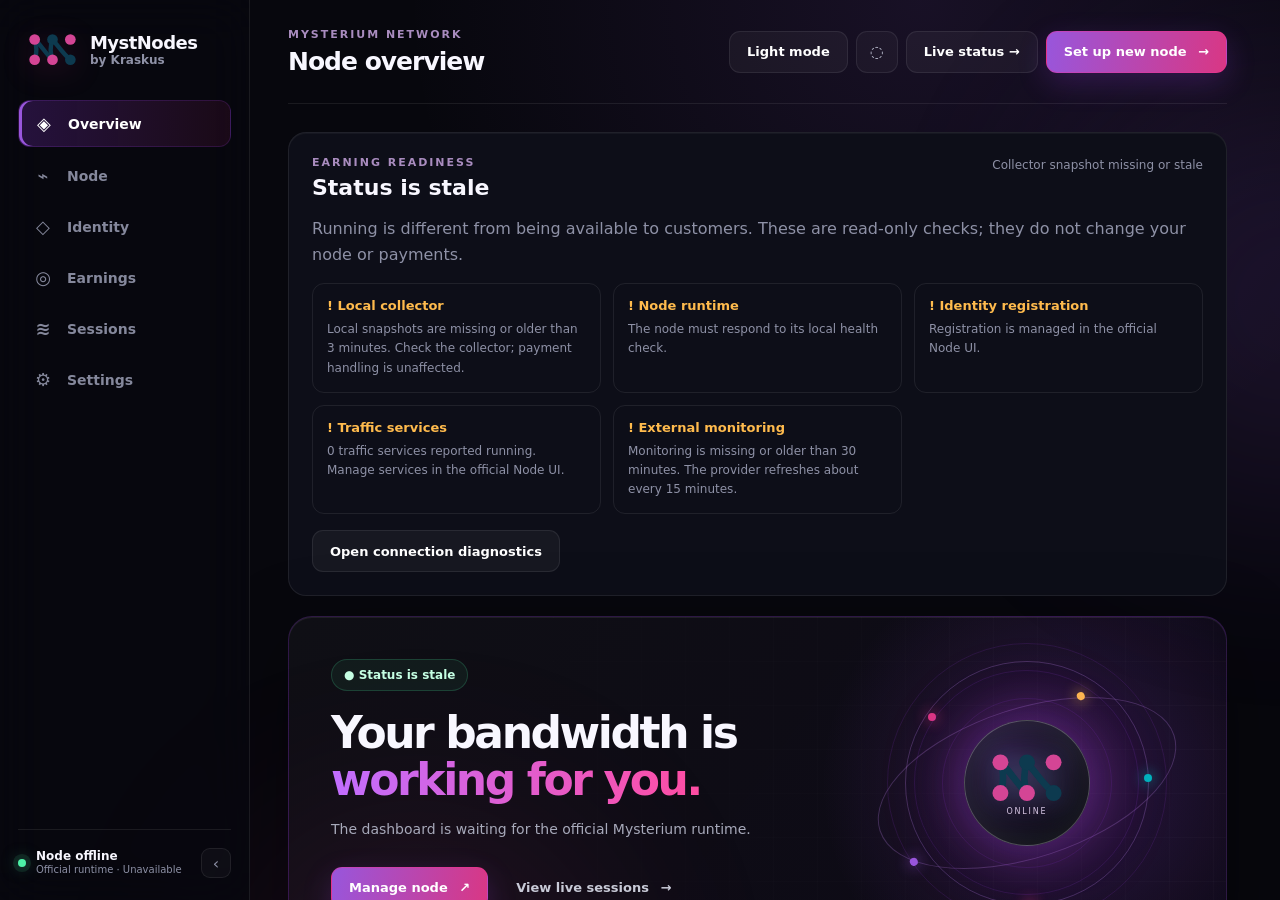
==== commit ba90f5ec: "Update MystNodes dashboard to 2.7.0 without changing payment runtime" ====
--- a/mysterium-node/portal/index.html
+++ b/mysterium-node/portal/index.html
@@ -6,7 +6,7 @@
   <meta name="theme-color" content="#090912">
   <title>MystNodes by Kraskus</title>
   <meta name="description" content="A premium Mysterium node control center for 5tratumOS.">
-  <link rel="stylesheet" href="styles.css?v=2.6.11">
+  <link rel="stylesheet" href="styles.css?v=2.7.0">
 </head>
 <body>
   <div class="ambient ambient-a"></div>
@@ -19,12 +19,12 @@
       </div>
 
       <nav class="nav-list" role="tablist" aria-label="Node sections">
-        <button class="nav-item active" role="tab" aria-selected="true" data-tab="overview"><span class="nav-icon">◈</span><span>Overview</span></button>
-        <button class="nav-item" role="tab" aria-selected="false" data-tab="node"><span class="nav-icon">⌁</span><span>Node</span></button>
-        <button class="nav-item" role="tab" aria-selected="false" data-tab="identity"><span class="nav-icon">◇</span><span>Identity</span></button>
-        <button class="nav-item" role="tab" aria-selected="false" data-tab="earnings"><span class="nav-icon">◎</span><span>Earnings</span></button>
-        <button class="nav-item" role="tab" aria-selected="false" data-tab="sessions"><span class="nav-icon">≋</span><span>Sessions</span></button>
-        <button class="nav-item" role="tab" aria-selected="false" data-tab="settings"><span class="nav-icon">⚙</span><span>Settings</span></button>
+        <button class="nav-item active" role="tab" aria-selected="true" aria-label="Overview" data-tab="overview"><span class="nav-icon">◈</span><span>Overview</span></button>
+        <button class="nav-item" role="tab" aria-selected="false" aria-label="Node" data-tab="node"><span class="nav-icon">⌁</span><span>Node</span></button>
+        <button class="nav-item" role="tab" aria-selected="false" aria-label="Identity" data-tab="identity"><span class="nav-icon">◇</span><span>Identity</span></button>
+        <button class="nav-item" role="tab" aria-selected="false" aria-label="Earnings" data-tab="earnings"><span class="nav-icon">◎</span><span>Earnings</span></button>
+        <button class="nav-item" role="tab" aria-selected="false" aria-label="Sessions" data-tab="sessions"><span class="nav-icon">≋</span><span>Sessions</span></button>
+        <button class="nav-item" role="tab" aria-selected="false" aria-label="Settings" data-tab="settings"><span class="nav-icon">⚙</span><span>Settings</span></button>
       </nav>
 
       <div class="sidebar-foot">
@@ -42,14 +42,15 @@
           <p class="eyebrow">MYSTERIUM NETWORK</p>
           <h1 id="pageTitle">Node overview</h1>
         </div>
-        <div class="top-actions">
-          <button class="icon-button" aria-label="Notifications"><span class="notification-dot"></span>◌</button>
+        <div class="top-actions"><button class="button ghost" id="appearanceToggle">Light mode</button>
+          <button class="icon-button" id="checkDiagnostics" aria-label="Show connection diagnostics">◌</button>
           <button class="button ghost" data-action="view-logs">View logs <span>→</span></button>
           <button class="button primary" data-action="new-user">Set up new node <span>→</span></button>
         </div>
       </header>
 
       <section class="tab-panel active" id="overview" role="tabpanel">
+<article class="panel diagnostics" aria-labelledby="readinessTitle"><div class="panel-head"><div><p class="eyebrow">EARNING READINESS</p><h2 id="readinessTitle">Checking provider status…</h2></div><span id="snapshotAge">Waiting for collector</span></div><p>Running is different from being available to customers. These are read-only checks; they do not change your node or payments.</p><ul id="readinessChecks"></ul><button class="button ghost" data-tab-jump="node">Open connection diagnostics</button></article>
         <article class="hero-card">
           <div class="hero-copy">
             <div class="status-pill"><span class="pulse-dot"></span> Everything looks good</div>
@@ -97,7 +98,7 @@
               <div><p class="eyebrow">NETWORK ACTIVITY</p><h3>Bandwidth traffic</h3></div>
               <div class="range-switch" aria-label="Chart range"><button class="active">7D</button><button>30D</button><button>90D</button></div>
             </div>
-            <div class="chart-summary"><strong>38.7 GB</strong><span><i></i> Download</span><span><i class="upload"></i> Upload</span></div>
+            <div class="chart-summary"><strong>38.7 GB</strong><span><i></i> Download</span></div>
             <div class="chart" aria-label="Seven day bandwidth chart">
               <div class="grid-line g1"></div><div class="grid-line g2"></div><div class="grid-line g3"></div>
               <svg viewBox="0 0 720 180" preserveAspectRatio="none" role="img" aria-label="Bandwidth rose over the last seven days">
@@ -145,8 +146,8 @@
       <section class="tab-panel detail-page" id="earnings" role="tabpanel">
         <div class="detail-hero earnings-hero"><div><p class="eyebrow">LIFETIME EARNINGS</p><h2>24.82 <small>MYST</small></h2><div class="fiat-primary" id="lifetimeFiat">—</div><p>Balances and withdrawals are managed through your linked MystNodes account.</p></div><div class="earnings-hero-actions"><label class="currency-picker">Display currency<select id="currencySelect" aria-label="Display currency"><option value="USD">USD</option><option value="EUR">EUR</option><option value="GBP">GBP</option><option value="CAD">CAD</option><option value="AUD">AUD</option></select></label><button class="button ghost" data-action="dashboard">Open payout dashboard <span>↗</span></button></div></div>
         <div class="detail-grid thirds"><article class="metric-card accent-purple"><div class="metric-head"><span>Available balance</span><span class="metric-icon">◉</span></div><strong>5.64 <small>MYST</small></strong><small class="fiat-estimate">—</small><p>Eligible for withdrawal</p></article><article class="metric-card accent-gold"><div class="metric-head"><span>Pending settlement</span><span class="metric-icon">◷</span></div><strong>1.07 <small>MYST</small></strong><small class="fiat-estimate">—</small><p>Settlement in progress</p></article><article class="metric-card accent-pink"><div class="metric-head"><span>Lifetime paid out</span><span class="metric-icon">◎</span></div><strong>18.11 <small>MYST</small></strong><small class="fiat-estimate">—</small><p>Last payout August 29</p></article></div>
-        <article class="panel earnings-chart"><div class="panel-head earnings-head"><div><p class="eyebrow">EARNINGS HISTORY</p><h3 id="earningsRangeTitle">Last 30 days</h3></div><div class="earnings-controls"><div class="range-switch" aria-label="Earnings chart range"><button data-earnings-range="7d">7D</button><button class="active" data-earnings-range="30d">30D</button><button data-earnings-range="90d">90D</button><button data-earnings-range="all">All</button></div><strong id="earningsChange">+12.4%</strong></div></div><div class="bar-chart" id="earningsBars" aria-label="Earnings trend"><i tabindex="0"></i><i tabindex="0"></i><i tabindex="0"></i><i tabindex="0"></i><i tabindex="0"></i><i tabindex="0"></i><i tabindex="0"></i><i tabindex="0"></i><i tabindex="0"></i><i tabindex="0"></i><i tabindex="0"></i><i tabindex="0"></i></div><div class="chart-labels" id="earningsLabels"><span>Aug 6</span><span>Aug 13</span><span>Aug 20</span><span>Aug 27</span><span>Sep 4</span></div><div class="settlement-line" id="earningsSource"><span><i class="ok"></i> Live earnings data</span><span>Reported by the local Mysterium API</span></div></article>
-        <article class="panel service-earnings-panel"><div class="panel-head"><div><p class="eyebrow">EARNINGS BY SERVICE</p><h3>Current unsettled earnings</h3><p class="section-copy compact-copy">Live breakdown reported by the local Mysterium API.</p></div><span class="health-score">Live API</span></div><div class="service-earnings-grid" id="serviceEarnings"><article class="service-earning-card"><div><span class="service-earning-icon">P</span><span class="service-earning-name">Public VPN</span></div><strong>— MYST</strong><small>—</small></article><article class="service-earning-card"><div><span class="service-earning-icon">D</span><span class="service-earning-name">Data transfer</span></div><strong>— MYST</strong><small>—</small></article><article class="service-earning-card"><div><span class="service-earning-icon">S</span><span class="service-earning-name">Scraping</span></div><strong>— MYST</strong><small>—</small></article><article class="service-earning-card"><div><span class="service-earning-icon">M</span><span class="service-earning-name">Mysterium VPN</span></div><strong>— MYST</strong><small>—</small></article><article class="service-earning-card"><div><span class="service-earning-icon">●</span><span class="service-earning-name">Monitoring</span></div><strong>— MYST</strong><small>—</small></article></div></article>
+        <article class="panel earnings-chart"><div class="panel-head earnings-head"><div><p class="eyebrow">EARNINGS HISTORY</p><h3 id="earningsRangeTitle">Last 30 days</h3></div><div class="earnings-controls"><div class="range-switch" aria-label="Earnings chart range"><button data-earnings-range="7d">7D</button><button class="active" data-earnings-range="30d">30D</button><button data-earnings-range="90d">90D</button><button data-earnings-range="all">All</button></div><strong id="earningsChange">Waiting for current history</strong></div></div><div class="bar-chart" id="earningsBars" aria-label="Earnings trend"><i tabindex="0"></i><i tabindex="0"></i><i tabindex="0"></i><i tabindex="0"></i><i tabindex="0"></i><i tabindex="0"></i><i tabindex="0"></i><i tabindex="0"></i><i tabindex="0"></i><i tabindex="0"></i><i tabindex="0"></i><i tabindex="0"></i></div><div class="chart-labels" id="earningsLabels"><span>Aug 6</span><span>Aug 13</span><span>Aug 20</span><span>Aug 27</span><span>Sep 4</span></div><div class="settlement-line" id="earningsSource"><span><i class="ok"></i> Live earnings data</span><span>Reported by the local Mysterium API</span></div></article>
+        <article class="panel service-earnings-panel"><div class="panel-head"><div><p class="eyebrow">EARNINGS BY SERVICE</p><h3>Reported earnings by service</h3><p class="section-copy compact-copy">Read-only breakdown reported by Mysterium. Settlement and withdrawals remain in the official payment dashboard.</p></div><span class="health-score">Live API</span></div><div class="service-earnings-grid" id="serviceEarnings"><article class="service-earning-card"><div><span class="service-earning-icon">P</span><span class="service-earning-name">Public VPN</span></div><strong>— MYST</strong><small>—</small></article><article class="service-earning-card"><div><span class="service-earning-icon">D</span><span class="service-earning-name">Data transfer</span></div><strong>— MYST</strong><small>—</small></article><article class="service-earning-card"><div><span class="service-earning-icon">S</span><span class="service-earning-name">Scraping</span></div><strong>— MYST</strong><small>—</small></article><article class="service-earning-card"><div><span class="service-earning-icon">M</span><span class="service-earning-name">Mysterium VPN</span></div><strong>— MYST</strong><small>—</small></article><article class="service-earning-card"><div><span class="service-earning-icon">●</span><span class="service-earning-name">Monitoring</span></div><strong>— MYST</strong><small>—</small></article></div></article>
       </section>
       <section class="tab-panel detail-page" id="sessions" role="tabpanel">
         <div class="detail-hero"><div><div class="status-pill"><span class="pulse-dot"></span> 3 sessions active</div><h2>Live network sessions</h2><p>Monitor traffic moving through your node in real time.</p></div><div class="session-total-grid"><div class="session-total"><span>Transferred in active sessions</span><strong>2.8 GB</strong></div><div class="session-total"><span>Current throughput</span><strong>34.8 <small>Mbps</small></strong></div></div></div>
@@ -154,9 +155,10 @@
         <div class="detail-grid two"><article class="panel"><p class="eyebrow">TOTAL BANDWIDTH</p><h3>All-time traffic</h3><div class="big-stat">186.4 <small>GB</small></div><p class="muted-copy">38.7 GB shared this month</p></article><article class="panel"><p class="eyebrow">SESSION QUALITY</p><h3>Successful connections</h3><div class="big-stat">99.2<small>%</small></div><p class="muted-copy">Across 318 completed sessions</p></article></div>
       </section>
       <section class="tab-panel detail-page" id="settings" role="tabpanel">
-        <div class="detail-hero"><div><p class="eyebrow">APP SETTINGS</p><h2>Node preferences</h2><p>Manage the integration without changing the official Mysterium runtime.</p></div><span class="version-badge">Kraskus App 2.6.11</span></div>
-        <div class="settings-layout"><article class="panel"><div class="panel-head"><div><p class="eyebrow">RUNTIME</p><h3>Node behavior</h3></div><span class="managed-badge">Store managed</span></div><div class="settings-list"><div class="setting-row"><span>Start with 5tratumOS<small>Resume service after a host restart</small></span><button class="toggle active" aria-label="Start with host enabled" aria-pressed="true"><i></i></button></div><div class="setting-row read-only"><span>Runtime updates<small>Installed only through the 5tratumOS Store</small></span><strong>Version pinned</strong></div></div></article><article class="panel"><p class="eyebrow">SOFTWARE</p><h3>Version information</h3><div class="version-list"><div><span>App version</span><strong>2.6.11</strong></div><div><span>Node runtime</span><strong>1.39.5</strong></div><div><span>Packaged by</span><strong>Kraskus</strong></div><div><span>Powered by</span><strong>Mysterium Network</strong></div></div></article></div>
-        <article class="panel service-settings"><div class="panel-head"><div><p class="eyebrow">TRAFFIC SERVICES</p><h3>Accepted network traffic</h3></div><span class="health-score">4 enabled</span></div><p class="section-copy">Choose which supported service types this node accepts. Availability remains controlled by the official Mysterium runtime.</p><div class="service-toggle-grid"><div class="setting-row"><span>B2B data scraping<small>Traffic from approved business clients</small></span><button class="toggle active" aria-label="B2B data scraping enabled" aria-pressed="true"><i></i></button></div><div class="setting-row"><span>B2B VPN and data transfer<small>Business VPN and transfer traffic</small></span><button class="toggle active" aria-label="B2B VPN and data transfer enabled" aria-pressed="true"><i></i></button></div><div class="setting-row"><span>Mysterium VPN<small>Traffic from Mysterium VPN users</small></span><button class="toggle active" aria-label="Mysterium VPN enabled" aria-pressed="true"><i></i></button></div><div class="setting-row"><span>Public traffic<small>Traffic from supported third-party clients</small></span><button class="toggle active" aria-label="Public traffic enabled" aria-pressed="true"><i></i></button></div></div></article>
+<article class="panel appearance-panel"><p class="eyebrow">APPEARANCE</p><h3>Make it yours</h3><div class="appearance-controls"><label>Mode<select id="appearanceMode"><option value="dark">Dark</option><option value="light">Light</option></select></label><label>Theme<select id="appearanceTheme"><option value="mysterium">Mysterium</option><option value="kraskus">Kraskus</option><option value="divinity">Divinity</option></select></label></div><p>Saved only in this browser. No effect on your node, services or payment handling.</p></article>
+        <div class="detail-hero"><div><p class="eyebrow">APP SETTINGS</p><h2>Node preferences</h2><p>Manage the integration without changing the official Mysterium runtime.</p></div><span class="version-badge">Kraskus App 2.7.0</span></div>
+        <div class="settings-layout"><article class="panel"><div class="panel-head"><div><p class="eyebrow">RUNTIME</p><h3>Node behavior</h3></div><span class="managed-badge">Store managed</span></div><div class="settings-list"><div class="setting-row"><span>Start with 5tratumOS<small>Resume service after a host restart</small></span><button class="toggle active" aria-label="Start with host enabled" aria-pressed="true"><i></i></button></div><div class="setting-row read-only"><span>Runtime updates<small>Installed only through the 5tratumOS Store</small></span><strong>Version pinned</strong></div></div></article><article class="panel"><p class="eyebrow">SOFTWARE</p><h3>Version information</h3><div class="version-list"><div><span>App version</span><strong>2.7.0</strong></div><div><span>Node runtime</span><strong>1.39.5</strong></div><div><span>Packaged by</span><strong>Kraskus</strong></div><div><span>Powered by</span><strong>Mysterium Network</strong></div></div></article></div>
+        <article class="panel service-settings"><div class="panel-head"><div><p class="eyebrow">TRAFFIC SERVICES</p><h3>Accepted network traffic</h3></div><span class="health-score">4 enabled</span></div><p class="section-copy">Read-only service status. Change accepted traffic in the official Node UI; this dashboard does not change runtime settings.</p><div class="service-toggle-grid"><div class="setting-row"><span>B2B data scraping<small>Traffic from approved business clients</small></span><button class="toggle active" aria-label="B2B data scraping enabled" aria-pressed="true"><i></i></button></div><div class="setting-row"><span>B2B VPN and data transfer<small>Business VPN and transfer traffic</small></span><button class="toggle active" aria-label="B2B VPN and data transfer enabled" aria-pressed="true"><i></i></button></div><div class="setting-row"><span>Mysterium VPN<small>Traffic from Mysterium VPN users</small></span><button class="toggle active" aria-label="Mysterium VPN enabled" aria-pressed="true"><i></i></button></div><div class="setting-row"><span>Public traffic<small>Traffic from supported third-party clients</small></span><button class="toggle active" aria-label="Public traffic enabled" aria-pressed="true"><i></i></button></div></div></article>
         <article class="panel account-setting"><div><p class="eyebrow">CONNECTED ACCOUNT</p><h3>Node claim is active</h3><p>This node is linked to your MystNodes account. New-user referral setup is hidden after a successful claim.</p></div><button class="button ghost" data-action="dashboard">Open dashboard <span>↗</span></button></article>
       </section>
     </main>
@@ -186,7 +188,8 @@
   </div>
 
   <div class="toast" role="status" aria-live="polite"></div>
-  <script src="app.js?v=2.6.11"></script>
-  <script src="live.js?v=2.6.11"></script>
+  <script src="insights.js?v=2.7.0"></script>
+  <script src="app.js?v=2.7.0"></script>
+  <script src="live.js?v=2.7.0"></script>
 </body>
 </html>
--- a/mysterium-node/portal/styles.css
+++ b/mysterium-node/portal/styles.css
@@ -20,7 +20,7 @@
 @media(max-width:900px){.detail-grid.thirds,.status-table{grid-template-columns:repeat(2,1fr)}.status-table>div:nth-child(2){border-right:0}.status-table>div{border-bottom:1px solid var(--line)}.status-table>div:nth-child(n+3){border-bottom:0}.detail-grid.two,.settings-layout{grid-template-columns:1fr}.service-toggle-grid{grid-template-columns:1fr}}
 @media(max-width:760px){.detail-hero{padding:25px;align-items:flex-start;gap:22px}.detail-hero h2{font-size:29px}.detail-grid.thirds{grid-template-columns:1fr}.status-table{grid-template-columns:1fr}.status-table>div,.status-table>div:nth-child(2),.status-table>div:nth-child(n+3){border-right:0;border-bottom:1px solid var(--line)}.status-table>div:last-child{border-bottom:0}.identity-seal{width:80px;height:80px;font-size:33px;flex:none}.identity-meta,.identity-meta-four{grid-template-columns:1fr 1fr}.session-total-grid{display:none}.earnings-hero{flex-direction:column}.earnings-head{gap:16px;flex-direction:column}.earnings-controls{width:100%;justify-content:space-between}.bar-chart{height:190px;gap:6px}.session-expanded{grid-template-columns:1fr 1fr}.account-setting{align-items:flex-start;flex-direction:column}.settlement-line{flex-direction:column;gap:6px}}
 
-/* 2.6.11 presentation and embedded-window refinements */
+/* 2.6.12 presentation and embedded-window refinements */
 html,body{height:100%;overflow:hidden}body{min-height:0}.app-shell{height:100vh;min-height:0}.main{height:100vh;overflow-y:auto;scrollbar-gutter:stable}.sidebar-foot{min-width:0}.node-mini>div{line-height:1.25;overflow:hidden}.node-mini strong,.node-mini>div>span{display:block;max-width:100%;white-space:nowrap;overflow:hidden;text-overflow:ellipsis}.metric-card p,.muted-copy,.session-total span{color:#8b8ea2}.chart-empty{position:absolute;inset:28px 10px 20px;z-index:3;display:flex;align-items:center;justify-content:center;flex-direction:column;text-align:center;color:#d7d8e2;pointer-events:none}.chart-empty strong{font-size:13px}.chart-empty span{margin-top:6px;color:#8b8ea2;font-size:10px;max-width:300px;line-height:1.5}.bar-chart{position:relative}.bar-chart.sparse{justify-content:flex-start}.bar-chart.sparse i{flex:0 1 120px;min-width:36px;max-width:140px}.bar-chart>.chart-empty{inset:0 10px 22px}.chart-labels[hidden]{display:none}.health-ring strong{font-size:26px}
 .range-switch button:disabled{opacity:.38;cursor:not-allowed}
 .health-ring{position:relative;isolation:isolate}.health-ring:before{inset:50% auto auto 50%;transform:translate(-50%,-50%);z-index:0}.health-ring>div{z-index:1}.pulse-dot{flex:0 0 8px;overflow:hidden}.node-mini>div>span{line-height:1.25}
@@ -33,3 +33,22 @@
 
 /* EARNINGS_FIAT_V2611 */
 .earnings-hero-actions{display:flex;align-items:center;gap:12px;flex-wrap:wrap;justify-content:flex-end}.currency-picker{display:flex;align-items:center;gap:8px;color:var(--muted);font-size:10px;font-weight:700;letter-spacing:.04em}.currency-picker select{appearance:none;border:1px solid var(--line);background:#15121f;color:#f4effa;border-radius:9px;padding:9px 30px 9px 11px;font:700 11px Inter,"Segoe UI",sans-serif;cursor:pointer}.fiat-primary{margin:4px 0 10px;color:#aeb1c0;font-size:14px;font-weight:700}.metric-card .fiat-estimate{display:block;margin-top:5px;color:#8d91a6;font-size:10px;font-weight:600}.compact-copy{margin:4px 0 0}.service-earnings-panel{padding-bottom:22px}.service-earnings-grid{display:grid;grid-template-columns:repeat(5,minmax(0,1fr));gap:12px;margin-top:18px}.service-earning-card{min-width:0;padding:17px 16px 15px;border:1px solid var(--line);border-radius:14px;background:linear-gradient(145deg,rgba(255,255,255,.025),rgba(168,70,255,.025));display:flex;flex-direction:column;gap:12px}.service-earning-card>div{display:flex;align-items:center;gap:9px;min-width:0}.service-earning-icon{width:28px;height:28px;flex:0 0 28px;border-radius:9px;display:grid;place-items:center;background:rgba(168,70,255,.10);border:1px solid rgba(168,70,255,.16);color:#d9b9f5;font-size:10px;font-weight:800}.service-earning-name{min-width:0;color:#aeb1c0;font-size:10px;font-weight:700;white-space:nowrap;overflow:hidden;text-overflow:ellipsis}.service-earning-card strong{font-size:17px;letter-spacing:-.025em;color:#f2eff8;white-space:nowrap}.service-earning-card small{color:#777b90;font-size:9px;font-weight:600;white-space:nowrap}.service-earning-card:nth-child(2) .service-earning-icon{background:rgba(40,217,232,.08);border-color:rgba(40,217,232,.16);color:#76eef7}.service-earning-card:nth-child(3) .service-earning-icon{background:rgba(250,46,145,.08);border-color:rgba(250,46,145,.15);color:#ff89bd}.service-earning-card:nth-child(4) .service-earning-icon{background:rgba(255,187,77,.08);border-color:rgba(255,187,77,.15);color:#ffd081}.service-earning-card:nth-child(5) .service-earning-icon{background:rgba(77,240,166,.08);border-color:rgba(77,240,166,.15);color:#88f7bd}@media(max-width:1180px){.service-earnings-grid{grid-template-columns:repeat(3,minmax(0,1fr))}}@media(max-width:760px){.earnings-hero-actions{width:100%;justify-content:flex-start}.service-earnings-grid{grid-template-columns:1fr 1fr}}
+/* 2.7.0: truthful diagnostics, accessible chart details and independent appearance. */
+html[data-theme=kraskus]{--purple:#8863ec;--pink:#dd3295;--cyan:#0099bc}
+html[data-theme=divinity]{--purple:#ae48b8;--pink:#e94e99;--cyan:#856de4}
+html[data-theme=mysterium]{--purple:#9856dc;--pink:#d93784;--cyan:#00b3bd}
+body{background:radial-gradient(circle at 72% 0%,color-mix(in srgb,var(--purple) 12%,transparent),transparent 40%),var(--bg)}
+.diagnostics{margin-bottom:20px}.diagnostics h2{font-size:22px;margin:0}.diagnostics>p,.appearance-panel>p{color:var(--muted);line-height:1.6}.diagnostics .panel-head{gap:16px;flex-wrap:wrap}#snapshotAge{font-size:12px;color:var(--muted);max-width:300px;line-height:1.6}#readinessChecks{list-style:none;padding:0;display:grid;grid-template-columns:repeat(auto-fit,minmax(min(240px,100%),1fr));gap:12px}#readinessChecks li{border:1px solid var(--line);padding:14px;border-radius:12px;display:flex;flex-direction:column;gap:7px}#readinessChecks strong{font-size:13px}#readinessChecks span{font-size:12px;color:var(--muted);line-height:1.6}.check-pass strong{color:var(--green)}.check-wait strong{color:var(--gold)}.manual-copy{width:100%;min-height:65px;background:var(--panel);color:var(--text);border:1px solid var(--cyan);border-radius:8px;margin-top:8px}.appearance-panel{margin-bottom:20px}.appearance-controls{display:flex;flex-wrap:wrap;gap:20px;margin-top:18px}.appearance-controls label{display:flex;flex-direction:column;gap:8px;font-size:13px}.appearance-controls select{padding:10px 14px;border:1px solid var(--line);border-radius:8px;background:var(--panel2);color:var(--text)}.chart-point{fill:var(--cyan);stroke:var(--panel);stroke-width:2;cursor:pointer}.chart-point:focus{stroke:var(--text);stroke-width:4;outline:none}.chart-caption{color:var(--muted);font-size:11px;line-height:1.5;margin:8px 0 0}.chart{margin-bottom:35px}.bar-chart i:focus{outline:2px solid var(--text);outline-offset:3px}#earningsEfficiency{font-size:12px;color:var(--muted);line-height:1.6}#earningsSource{font-size:12px;line-height:1.6}
+button:focus-visible,a:focus-visible,select:focus-visible{outline:2px solid var(--cyan);outline-offset:3px}button:disabled{cursor:default;opacity:.6}.top-actions{flex-wrap:wrap;gap:8px}.panel,.metric-card{background:var(--panel)}
+html[data-mode=light]{color-scheme:light;--bg:#f2f3f8;--panel:#fff;--panel2:#e9ecf4;--text:#192034;--muted:#535d74;--line:rgba(26,36,61,.16);--green:#116a45;--gold:#87530b;--shadow:0 16px 42px rgba(24,34,60,.08)}
+html[data-mode=dark]{color-scheme:dark}
+html[data-mode=light] .sidebar{background:#f9faff}html[data-mode=light] .nav-item{color:#46506a}html[data-mode=light] .nav-item.active{color:#fff}html[data-mode=light] .nav-item:hover{color:var(--text);background:var(--panel2)}html[data-mode=light] :is(.brand strong,.topbar h1,.panel h3,.hero-copy h2,.metric-card>strong,.session-total strong,.detail-hero h2,.big-stat,.identity-value,.version-list strong,.setting-row strong,.earnings-hero h2){color:var(--text)}html[data-mode=light] :is(.muted-copy,.metric-card p,.section-copy,.hero-copy>p,.detail-hero>div>p,.chart-labels,.session-row,.setting-row small,.node-mini>div>span){color:var(--muted)}html[data-mode=light] :is(.hero-card,.earnings-hero,.detail-hero,.info-panel,.account-setting,.modal-card,.logs-modal,.node-mini,.log-stream,.identity-address,.service-earning-card,.account-state){background:var(--panel);color:var(--text)}html[data-mode=light] .button.ghost{color:var(--text);background:var(--panel);border-color:var(--line)}html[data-mode=light] :is(.range-switch,.currency-picker select,.filter-button){background:var(--panel2);color:var(--text)}html[data-mode=light] .range-switch button{color:var(--muted)}html[data-mode=light] .range-switch button.active{color:var(--text);background:var(--panel)}html[data-mode=light] .health-ring{box-shadow:none}html[data-mode=light] .health-ring:before{background:var(--panel)}html[data-mode=light] .health-ring strong{color:var(--text)}html[data-mode=light] .session-row.header{color:var(--muted)}
+html:not([data-live-ready]) .tab-panel>:not(.diagnostics){visibility:hidden}
+@media(max-width:600px){.main{padding:0 14px 28px}.topbar{height:auto;min-height:95px;gap:12px;flex-wrap:wrap;padding:16px 0}.topbar h1{font-size:21px}.panel{padding:16px}.metric-grid,.detail-grid.two,.detail-grid.thirds,.settings-layout{grid-template-columns:1fr!important}.content-grid{grid-template-columns:1fr}.earnings-head,.earnings-controls,.earnings-hero,.panel-head{flex-wrap:wrap;gap:12px}.identity-value{overflow-wrap:anywhere}.session-row{overflow-wrap:anywhere;min-width:0}.range-switch{max-width:100%;display:flex;flex-wrap:wrap}.top-actions .button{font-size:12px;padding:9px}.chart-labels{font-size:10px}.hero-copy h2{font-size:32px}.service-earnings-grid{grid-template-columns:repeat(2,minmax(0,1fr))}}
+@media(prefers-reduced-motion:reduce){*,*:before,*:after{animation:none!important;transition:none!important;scroll-behavior:auto!important}}
+
+/* 2.7.0 presentation and embedded-window refinements */
+@media(min-width:901px){.nav-collapsed .app-shell{grid-template-columns:82px minmax(0,1fr)}.nav-collapsed .sidebar{padding-left:10px;padding-right:10px}.nav-collapsed :is(.brand>div,.nav-item>span:last-child,.sidebar-foot .node-mini){display:none}.nav-collapsed .brand{padding-left:0;padding-right:0}.nav-collapsed .nav-item{justify-content:center;padding-left:8px;padding-right:8px}.nav-collapsed .collapse-button{width:100%}}
+html[data-mode=light] .nav-item.active{color:#382149;background:color-mix(in srgb,var(--purple) 13%,white)}html[data-mode=light] :is(.version-badge,.health-score,.eyebrow){color:#67427d}html[data-mode=light] .managed-badge{color:#116a45}html[data-mode=light] :is(.icon-button,.text-button,.node-mini strong,.collapse-button,.chart-empty strong){color:var(--text)}html[data-mode=light] .chart-empty span{color:var(--muted)}
+html[data-mode=light] .myst-update-card{background:var(--panel);border-color:var(--line);box-shadow:var(--shadow)}html[data-mode=light] :is(.myst-update-title,.myst-update-value){color:var(--text)}html[data-mode=light] :is(.myst-update-label,.myst-update-status,.myst-update-note){color:var(--muted)}html[data-mode=light] .myst-update-badge{color:#67427d}
+@media(max-width:600px){.nav-item>span:last-child{display:block!important;font-size:9px;line-height:1.2}.sidebar{height:66px!important}.nav-list{height:100%;align-items:center}.main{padding-bottom:95px}#appearanceToggle{display:inline-flex!important;align-items:center}.version-badge{white-space:nowrap}.detail-hero{gap:12px}}
